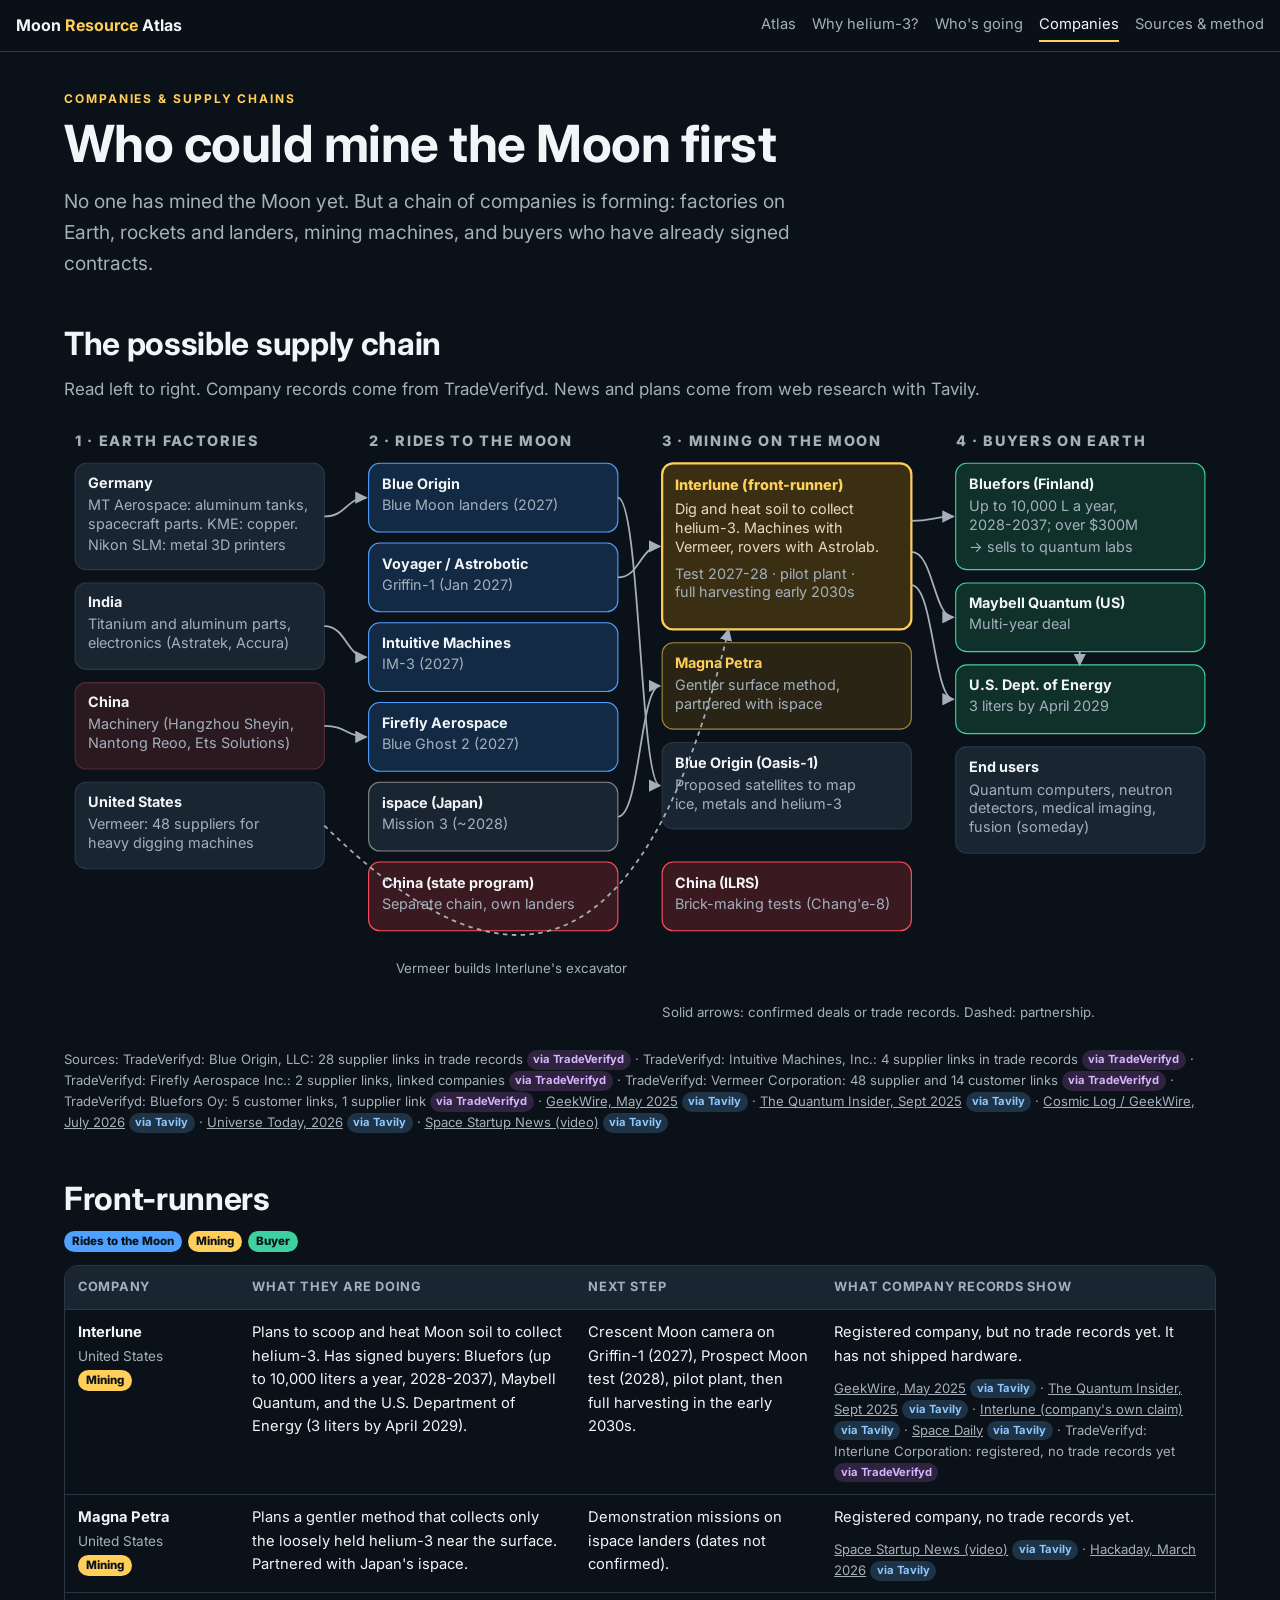
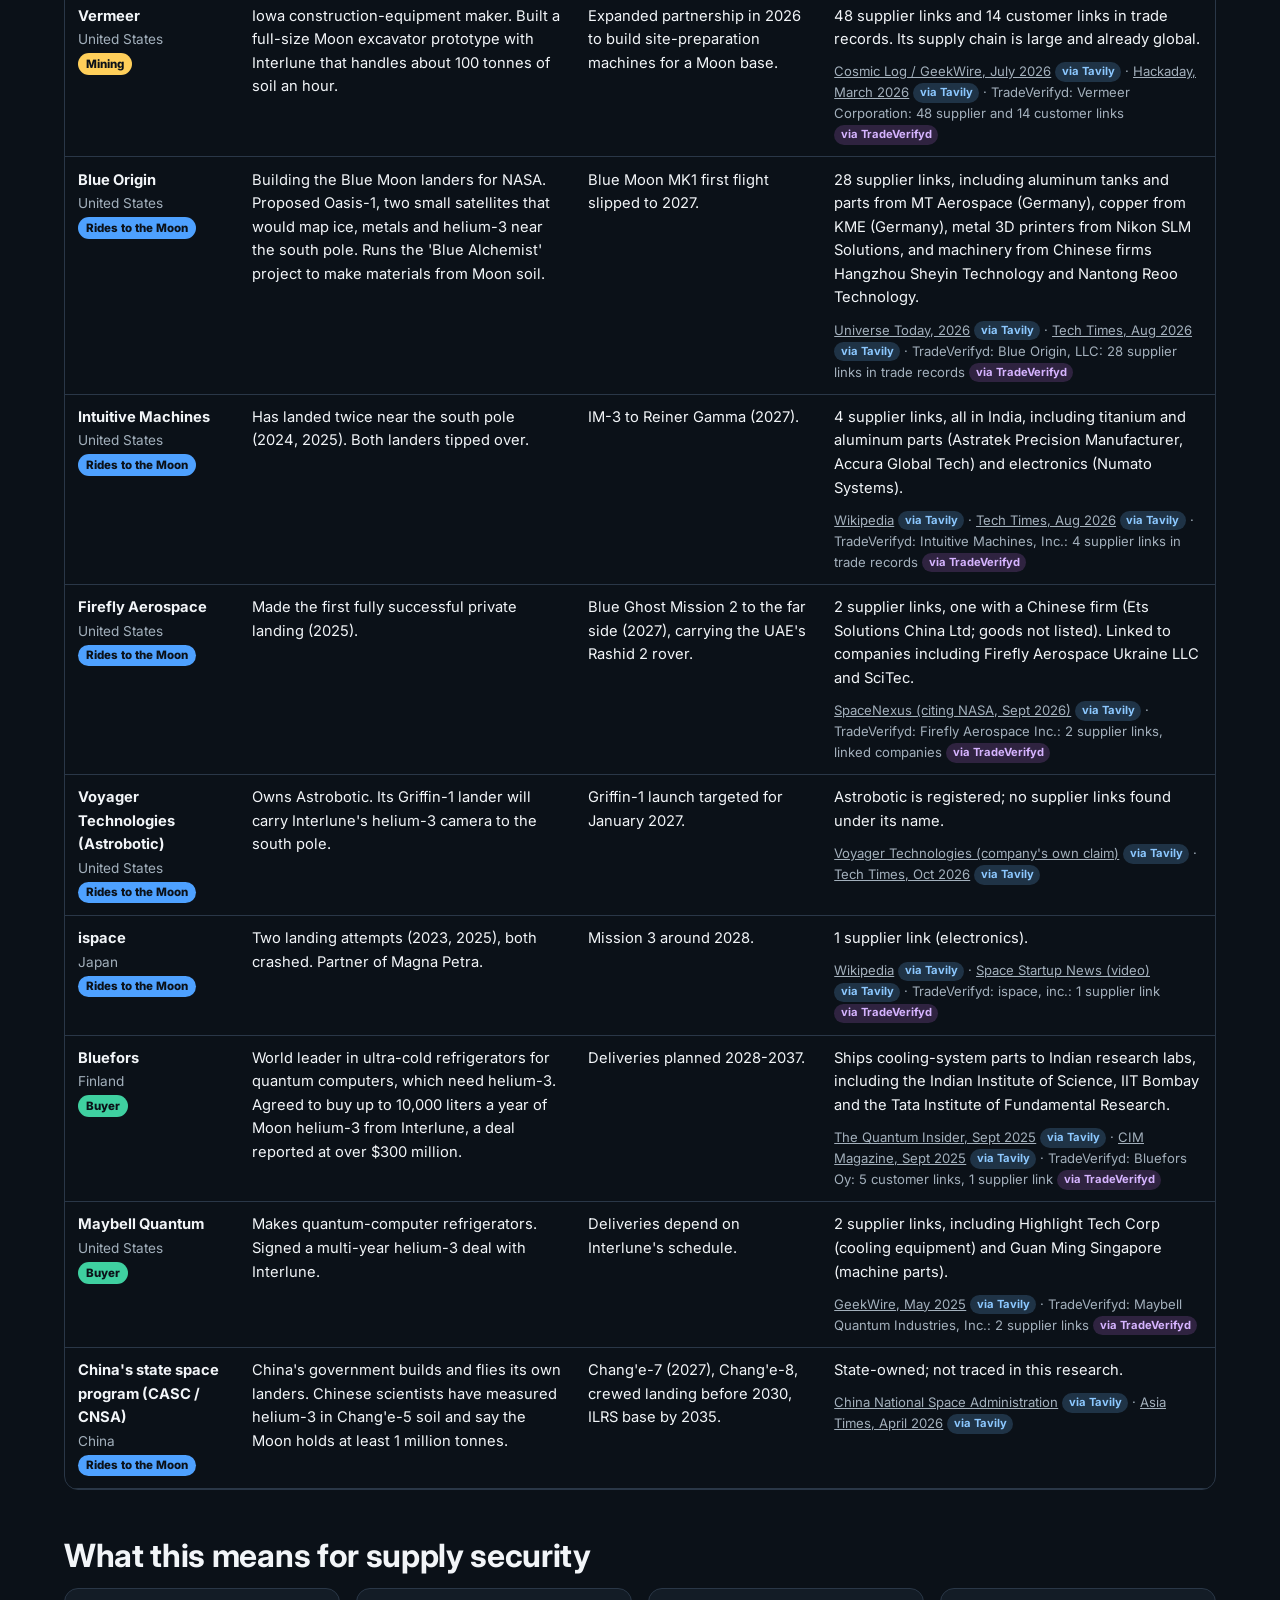
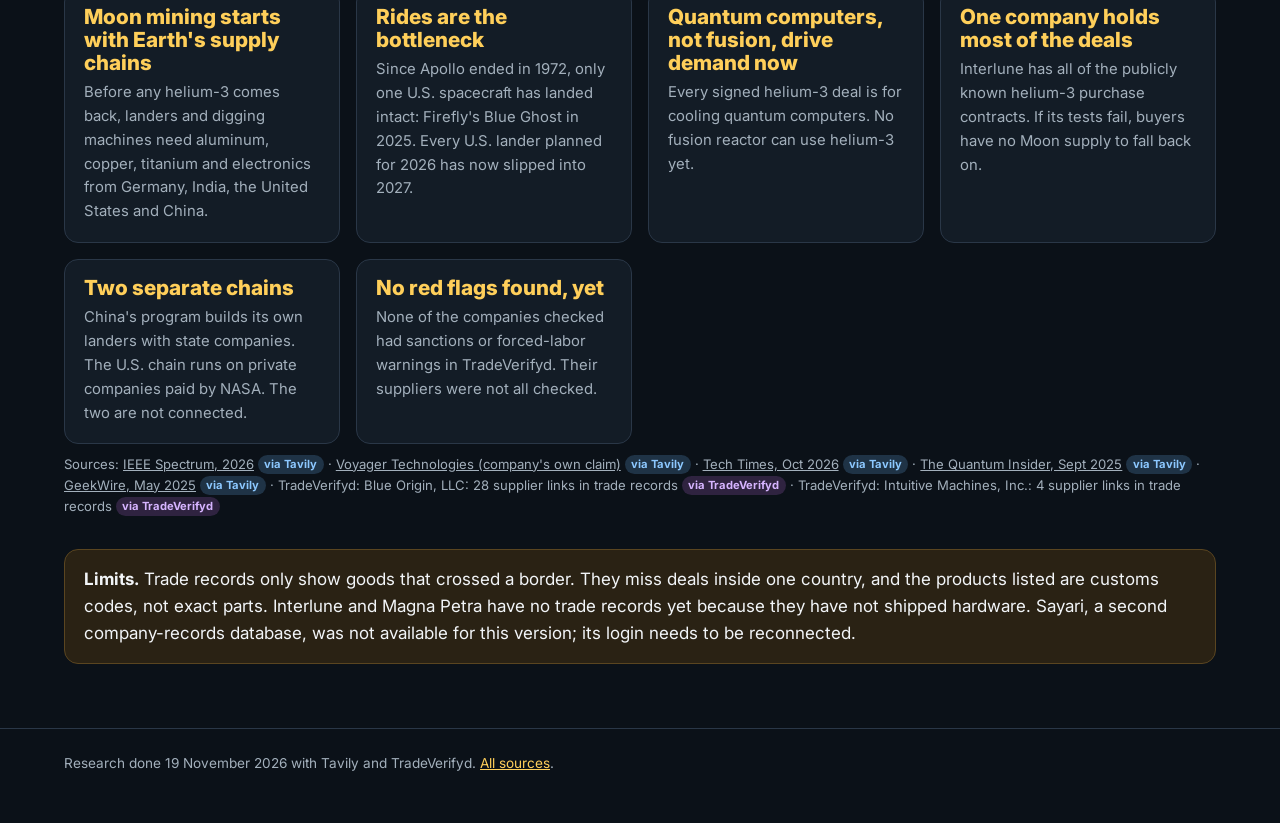
==== docs/companies.html @ 1c5d69d8 "feat: Moon Resource Atlas with globe, helium-3, countries, companies Interactive Moon globe with res" ====
<!doctype html>
<html lang="en">
<head>
<meta charset="UTF-8">
<meta name="viewport" content="width=device-width, initial-scale=1">
<title>Moon Mining Companies</title>
<meta name="description" content="The companies leading the race to mine the Moon, and the supply chain that would connect Earth factories, Moon landers, miners and buyers.">
<link rel="preconnect" href="https://fonts.googleapis.com">
<link href="https://fonts.googleapis.com/css2?family=Inter:wght@400;600;700;800&display=swap" rel="stylesheet">
<link rel="stylesheet" href="assets/site.css">
</head>
<body>
<nav class="site-nav" aria-label="Main"><div class="in">
  <b>Moon <span>Resource</span> Atlas</b>
  <a href="index.html">Atlas</a>
  <a href="helium3.html">Why helium-3?</a>
  <a href="countries.html">Who's going</a>
  <a href="companies.html" aria-current="page">Companies</a>
  <a href="sources.html">Sources &amp; method</a>
</div></nav>

<main>
  <span class="eyebrow">Companies &amp; supply chains</span>
  <h1>Who could mine the Moon first</h1>
  <p class="lede">No one has mined the Moon yet. But a chain of companies is forming: factories on Earth, rockets and landers, mining machines, and buyers who have already signed contracts.</p>

  <h2>The possible supply chain</h2>
  <p class="muted">Read left to right. Company records come from TradeVerifyd. News and plans come from web research with Tavily.</p>
  <div class="table-scroll" style="border:0">
    <svg viewBox="0 0 1040 560" class="chain" style="min-width:760px" role="img" aria-label="Supply chain: Earth suppliers feed lander makers, landers carry mining machines to the Moon, helium-3 returns to buyers on Earth.">
      <defs>
        <marker id="ar" viewBox="0 0 10 10" refX="9" refY="5" markerWidth="7" markerHeight="7" orient="auto"><path d="M0,0L10,5L0,10z" fill="#a3b0bc"/></marker>
      </defs>
      <g font-family="Inter, sans-serif">
        <!-- column titles -->
        <g font-size="13" font-weight="800" fill="#a3b0bc" letter-spacing="1.5">
          <text x="10" y="24">1 · EARTH FACTORIES</text>
          <text x="275" y="24">2 · RIDES TO THE MOON</text>
          <text x="540" y="24">3 · MINING ON THE MOON</text>
          <text x="805" y="24">4 · BUYERS ON EARTH</text>
        </g>
        <!-- column 1 -->
        <g font-size="13" fill="#f2f5f8">
          <rect x="10" y="40" width="225" height="96" rx="10" fill="#1a2532" stroke="#2a3747"/>
          <text x="22" y="62" font-weight="700">Germany</text>
          <text x="22" y="82" fill="#a3b0bc">MT Aerospace: aluminum tanks,</text>
          <text x="22" y="99" fill="#a3b0bc">spacecraft parts. KME: copper.</text>
          <text x="22" y="118" fill="#a3b0bc">Nikon SLM: metal 3D printers</text>

          <rect x="10" y="148" width="225" height="78" rx="10" fill="#1a2532" stroke="#2a3747"/>
          <text x="22" y="170" font-weight="700">India</text>
          <text x="22" y="190" fill="#a3b0bc">Titanium and aluminum parts,</text>
          <text x="22" y="207" fill="#a3b0bc">electronics (Astratek, Accura)</text>

          <rect x="10" y="238" width="225" height="78" rx="10" fill="#2a1a20" stroke="#5a2a35"/>
          <text x="22" y="260" font-weight="700">China</text>
          <text x="22" y="280" fill="#a3b0bc">Machinery (Hangzhou Sheyin,</text>
          <text x="22" y="297" fill="#a3b0bc">Nantong Reoo, Ets Solutions)</text>

          <rect x="10" y="328" width="225" height="78" rx="10" fill="#1a2532" stroke="#2a3747"/>
          <text x="22" y="350" font-weight="700">United States</text>
          <text x="22" y="370" fill="#a3b0bc">Vermeer: 48 suppliers for</text>
          <text x="22" y="387" fill="#a3b0bc">heavy digging machines</text>
        </g>
        <!-- column 2 -->
        <g font-size="13" fill="#f2f5f8">
          <rect x="275" y="40" width="225" height="62" rx="10" fill="#132a44" stroke="#4ea1ff"/>
          <text x="287" y="63" font-weight="700">Blue Origin</text><text x="287" y="82" fill="#a3b0bc">Blue Moon landers (2027)</text>
          <rect x="275" y="112" width="225" height="62" rx="10" fill="#132a44" stroke="#4ea1ff"/>
          <text x="287" y="135" font-weight="700">Voyager / Astrobotic</text><text x="287" y="154" fill="#a3b0bc">Griffin-1 (Jan 2027)</text>
          <rect x="275" y="184" width="225" height="62" rx="10" fill="#132a44" stroke="#4ea1ff"/>
          <text x="287" y="207" font-weight="700">Intuitive Machines</text><text x="287" y="226" fill="#a3b0bc">IM-3 (2027)</text>
          <rect x="275" y="256" width="225" height="62" rx="10" fill="#132a44" stroke="#4ea1ff"/>
          <text x="287" y="279" font-weight="700">Firefly Aerospace</text><text x="287" y="298" fill="#a3b0bc">Blue Ghost 2 (2027)</text>
          <rect x="275" y="328" width="225" height="62" rx="10" fill="#1a2532" stroke="#f4f1ea" stroke-opacity=".5"/>
          <text x="287" y="351" font-weight="700">ispace (Japan)</text><text x="287" y="370" fill="#a3b0bc">Mission 3 (~2028)</text>
          <rect x="275" y="400" width="225" height="62" rx="10" fill="#3a1a20" stroke="#ff4d5e"/>
          <text x="287" y="423" font-weight="700">China (state program)</text><text x="287" y="442" fill="#a3b0bc">Separate chain, own landers</text>
        </g>
        <!-- column 3 -->
        <g font-size="13" fill="#f2f5f8">
          <rect x="540" y="40" width="225" height="150" rx="10" fill="#3a2f12" stroke="#ffcf5a" stroke-width="2"/>
          <text x="552" y="64" font-weight="800" fill="#ffcf5a">Interlune (front-runner)</text>
          <text x="552" y="86" fill="#e7dcc0">Dig and heat soil to collect</text>
          <text x="552" y="103" fill="#e7dcc0">helium-3. Machines with</text>
          <text x="552" y="120" fill="#e7dcc0">Vermeer, rovers with Astrolab.</text>
          <text x="552" y="144" fill="#a3b0bc">Test 2027-28 · pilot plant ·</text>
          <text x="552" y="161" fill="#a3b0bc">full harvesting early 2030s</text>
          <rect x="540" y="202" width="225" height="78" rx="10" fill="#2a2414" stroke="#ffcf5a" stroke-opacity=".6"/>
          <text x="552" y="225" font-weight="700" fill="#ffcf5a">Magna Petra</text>
          <text x="552" y="245" fill="#a3b0bc">Gentler surface method,</text>
          <text x="552" y="262" fill="#a3b0bc">partnered with ispace</text>
          <rect x="540" y="292" width="225" height="78" rx="10" fill="#1a2532" stroke="#2a3747"/>
          <text x="552" y="315" font-weight="700">Blue Origin (Oasis-1)</text>
          <text x="552" y="335" fill="#a3b0bc">Proposed satellites to map</text>
          <text x="552" y="352" fill="#a3b0bc">ice, metals and helium-3</text>
          <rect x="540" y="400" width="225" height="62" rx="10" fill="#3a1a20" stroke="#ff4d5e"/>
          <text x="552" y="423" font-weight="700">China (ILRS)</text><text x="552" y="442" fill="#a3b0bc">Brick-making tests (Chang'e-8)</text>
        </g>
        <!-- column 4 -->
        <g font-size="13" fill="#f2f5f8">
          <rect x="805" y="40" width="225" height="96" rx="10" fill="#10302a" stroke="#3fd0a0"/>
          <text x="817" y="63" font-weight="700">Bluefors (Finland)</text>
          <text x="817" y="83" fill="#a3b0bc">Up to 10,000 L a year,</text>
          <text x="817" y="100" fill="#a3b0bc">2028-2037; over $300M</text>
          <text x="817" y="120" fill="#a3b0bc">→ sells to quantum labs</text>
          <rect x="805" y="148" width="225" height="62" rx="10" fill="#10302a" stroke="#3fd0a0"/>
          <text x="817" y="171" font-weight="700">Maybell Quantum (US)</text><text x="817" y="190" fill="#a3b0bc">Multi-year deal</text>
          <rect x="805" y="222" width="225" height="62" rx="10" fill="#10302a" stroke="#3fd0a0"/>
          <text x="817" y="245" font-weight="700">U.S. Dept. of Energy</text><text x="817" y="264" fill="#a3b0bc">3 liters by April 2029</text>
          <rect x="805" y="296" width="225" height="96" rx="10" fill="#1a2532" stroke="#2a3747"/>
          <text x="817" y="319" font-weight="700">End users</text>
          <text x="817" y="339" fill="#a3b0bc">Quantum computers, neutron</text>
          <text x="817" y="356" fill="#a3b0bc">detectors, medical imaging,</text>
          <text x="817" y="373" fill="#a3b0bc">fusion (someday)</text>
        </g>
        <!-- arrows -->
        <g stroke="#a3b0bc" stroke-width="1.6" fill="none" marker-end="url(#ar)">
          <path d="M235 88 C255 88 255 71 273 71"/>
          <path d="M235 187 C255 187 255 215 273 215"/>
          <path d="M235 277 C255 277 255 287 273 287"/>
          <path d="M500 143 C520 143 520 115 538 115"/>
          <path d="M500 359 C520 359 520 241 538 241"/>
          <path d="M500 71 C520 71 520 331 538 331"/>
          <path d="M765 92 C785 92 785 88 803 88"/>
          <path d="M765 120 C785 120 785 179 803 179"/>
          <path d="M765 150 C785 150 785 253 803 253"/>
          <path d="M917 210 L917 222" />
        </g>
        <path d="M235 367 C390 520 520 520 600 190" stroke="#a3b0bc" stroke-width="1.6" fill="none" stroke-dasharray="4 4" marker-end="url(#ar)"/>
        <text x="300" y="500" font-size="12" fill="#a3b0bc">Vermeer builds Interlune's excavator</text>
        <text x="540" y="540" font-size="12" fill="#a3b0bc">Solid arrows: confirmed deals or trade records. Dashed: partnership.</text>
      </g>
    </svg>
  </div>
  <div class="src" id="s-chain"></div>

  <h2>Front-runners</h2>
  <p class="chips" style="margin-bottom:.8rem"><span class="role role-ship">Rides to the Moon</span><span class="role role-dig">Mining</span><span class="role role-buy">Buyer</span></p>
  <div class="table-scroll">
    <table>
      <thead><tr><th>Company</th><th>What they are doing</th><th>Next step</th><th>What company records show</th></tr></thead>
      <tbody id="rows"></tbody>
    </table>
  </div>

  <h2>What this means for supply security</h2>
  <div class="grid">
    <div class="tile"><div class="big" style="font-size:1.3rem">Moon mining starts with Earth's supply chains</div><p>Before any helium-3 comes back, landers and digging machines need aluminum, copper, titanium and electronics from Germany, India, the United States and China.</p></div>
    <div class="tile"><div class="big" style="font-size:1.3rem">Rides are the bottleneck</div><p>Since Apollo ended in 1972, only one U.S. spacecraft has landed intact: Firefly's Blue Ghost in 2025. Every U.S. lander planned for 2026 has now slipped into 2027.</p></div>
    <div class="tile"><div class="big" style="font-size:1.3rem">Quantum computers, not fusion, drive demand now</div><p>Every signed helium-3 deal is for cooling quantum computers. No fusion reactor can use helium-3 yet.</p></div>
    <div class="tile"><div class="big" style="font-size:1.3rem">One company holds most of the deals</div><p>Interlune has all of the publicly known helium-3 purchase contracts. If its tests fail, buyers have no Moon supply to fall back on.</p></div>
    <div class="tile"><div class="big" style="font-size:1.3rem">Two separate chains</div><p>China's program builds its own landers with state companies. The U.S. chain runs on private companies paid by NASA. The two are not connected.</p></div>
    <div class="tile"><div class="big" style="font-size:1.3rem">No red flags found, yet</div><p>None of the companies checked had sanctions or forced-labor warnings in TradeVerifyd. Their suppliers were not all checked.</p></div>
  </div>
  <div class="src" id="s-mean"></div>

  <div class="note" style="margin-top:2rem">
    <strong>Limits.</strong> Trade records only show goods that crossed a border. They miss deals inside one country, and the products listed are customs codes, not exact parts. Interlune and Magna Petra have no trade records yet because they have not shipped hardware. Sayari, a second company-records database, was not available for this version; its login needs to be reconnected.
  </div>
</main>

<footer><div class="in">Research done 19 November 2026 with Tavily and TradeVerifyd. <a href="sources.html">All sources</a>.</div></footer>

<script src="assets/data.js"></script>
<script>
  document.getElementById("s-chain").innerHTML = "Sources: " + srcList(["tvBlueOrigin", "tvIM", "tvFirefly", "tvVermeer", "tvBluefors", "geekwireIL", "bluefors", "vermeer", "blueOasis", "he3Rivals"]);
  document.getElementById("s-mean").innerHTML = "Sources: " + srcList(["ieeeMoonBase", "griffin", "griffinSite", "bluefors", "geekwireIL", "tvBlueOrigin", "tvIM"]);
  const roleName = { ship: "Rides to the Moon", dig: "Mining", buy: "Buyer" };
  document.getElementById("rows").innerHTML = COMPANIES.map(c => `<tr>
    <td><strong>${c.name}</strong><br><span class="small muted">${c.country}</span><br><span class="role role-${c.role}">${roleName[c.role]}</span></td>
    <td>${c.what}</td><td>${c.next}</td><td>${c.records}<div class="src">${srcList(c.src)}</div></td></tr>`).join("");
</script>
</body>
</html>
---- docs/assets/site.css ----
:root {
  --page: #0b1118; --panel: #131c26; --raised: #1a2532; --line: #2a3747;
  --ink: #f2f5f8; --muted: #a3b0bc; --accent: #ffcf5a; --accent-ink: #10161c;
  --he3: #ffcf5a; --ice: #7fdcff; --ree: #e88cff;
  --radius: 14px;
  color-scheme: dark;
}
* { box-sizing: border-box; }
html { scroll-behavior: smooth; }
body { margin: 0; background: var(--page); color: var(--ink); font: 17px/1.6 Inter, system-ui, -apple-system, "Segoe UI", sans-serif; }
a { color: var(--accent); }
img, svg, canvas { max-width: 100%; }
h1, h2, h3 { line-height: 1.15; letter-spacing: -0.01em; }
h1 { font-size: clamp(2rem, 5vw, 3.2rem); margin: 0.2rem 0 0.8rem; }
h2 { font-size: clamp(1.4rem, 3vw, 2rem); margin: 3rem 0 0.8rem; }
h3 { font-size: 1.15rem; margin: 1.4rem 0 0.4rem; }
p { margin: 0 0 1rem; }
.eyebrow { text-transform: uppercase; letter-spacing: 0.16em; font-size: 0.75rem; font-weight: 700; color: var(--accent); }
.lede { font-size: 1.2rem; color: var(--muted); max-width: 46rem; }
.muted { color: var(--muted); }
.small { font-size: 0.85rem; }

/* menu */
.site-nav { position: sticky; top: 0; z-index: 50; background: rgb(11 17 24 / 92%); backdrop-filter: blur(8px); border-bottom: 1px solid var(--line); }
.site-nav .in { max-width: 80rem; margin: 0 auto; padding: 0.6rem 16px; display: flex; gap: 1rem; align-items: center; flex-wrap: wrap; }
.site-nav b { font-size: 1rem; margin-right: auto; white-space: nowrap; }
.site-nav b span { color: var(--accent); }
.site-nav a { color: var(--muted); text-decoration: none; font-size: 0.92rem; padding: 0.2rem 0; border-bottom: 2px solid transparent; }
.site-nav a:hover { color: var(--ink); }
.site-nav a[aria-current="page"] { color: var(--ink); border-bottom-color: var(--accent); }

main { max-width: 74rem; margin: 0 auto; padding: 2rem 16px 4rem; }
footer { border-top: 1px solid var(--line); color: var(--muted); font-size: 0.85rem; }
footer .in { max-width: 74rem; margin: 0 auto; padding: 1.5rem 16px 3rem; }

/* cards and tiles */
.card { background: var(--panel); border: 1px solid var(--line); border-radius: var(--radius); padding: 1.2rem 1.3rem; }
.grid { display: grid; gap: 1rem; grid-template-columns: repeat(auto-fill, minmax(min(100%, 16rem), 1fr)); }
.tile { background: var(--panel); border: 1px solid var(--line); border-radius: var(--radius); padding: 1.1rem 1.2rem; }
.tile .big { font-size: 2rem; font-weight: 800; line-height: 1.1; color: var(--accent); }
.tile p { margin: 0.4rem 0 0; color: var(--muted); font-size: 0.93rem; }
.note { background: #2a2214; border: 1px solid #5a4520; border-radius: var(--radius); padding: 1rem 1.2rem; }
.via { display: inline-block; font-size: 0.7rem; font-weight: 700; padding: 0.05rem 0.4rem; border-radius: 999px; vertical-align: 1px; white-space: nowrap; }
.via-tavily { background: #1f3346; color: #8cc8ff; }
.via-tradeverifyd { background: #2f2340; color: #d6b4ff; }
.src { font-size: 0.82rem; color: var(--muted); margin-top: 0.6rem; }
.src a { color: var(--muted); }
.btn { display: inline-block; background: var(--accent); color: var(--accent-ink); font-weight: 700; text-decoration: none; padding: 0.6rem 1rem; border-radius: 999px; }
.btn.ghost { background: transparent; color: var(--ink); border: 1px solid var(--line); }

/* ===== atlas ===== */
.atlas { display: grid; grid-template-columns: minmax(0, 1fr) 22rem; gap: 1rem; align-items: start; }
.globe-box { position: relative; background: radial-gradient(circle at 50% 45%, #121c27 0, #070b10 70%); border: 1px solid var(--line); border-radius: var(--radius); overflow: hidden; aspect-ratio: 1 / 1; max-height: 78vh; width: 100%; touch-action: none; }
.globe-box canvas, .globe-box svg { position: absolute; inset: 0; width: 100%; height: 100%; }
.globe-box svg { cursor: grab; }
.globe-box svg:active { cursor: grabbing; }
.globe-tools { position: absolute; left: 10px; top: 10px; display: flex; flex-wrap: wrap; gap: 6px; z-index: 3; max-width: calc(100% - 70px); }
.globe-tools button, .zoom button { background: rgb(19 28 38 / 88%); color: var(--ink); border: 1px solid var(--line); border-radius: 999px; padding: 0.35rem 0.75rem; font: inherit; font-size: 0.82rem; cursor: pointer; }
.globe-tools button[aria-pressed="true"] { background: var(--accent); color: var(--accent-ink); border-color: var(--accent); font-weight: 700; }
.zoom { position: absolute; right: 10px; top: 10px; display: flex; flex-direction: column; gap: 6px; z-index: 3; }
.zoom button { width: 2.2rem; height: 2.2rem; padding: 0; font-size: 1.1rem; }
.hint { position: absolute; bottom: 10px; left: 50%; transform: translateX(-50%); font-size: 0.78rem; color: var(--muted); background: rgb(11 17 24 / 75%); padding: 0.2rem 0.7rem; border-radius: 999px; pointer-events: none; white-space: nowrap; }

.side { display: flex; flex-direction: column; gap: 1rem; }
.side h3 { margin: 0 0 0.5rem; font-size: 0.8rem; text-transform: uppercase; letter-spacing: 0.12em; color: var(--muted); }
.chips { display: flex; flex-wrap: wrap; gap: 6px; }
.chip { display: inline-flex; align-items: center; gap: 0.45rem; background: var(--raised); border: 1px solid var(--line); color: var(--ink); border-radius: 999px; padding: 0.3rem 0.7rem; font: inherit; font-size: 0.85rem; cursor: pointer; }
.chip i { width: 0.75rem; height: 0.75rem; border-radius: 50%; display: inline-block; }
.chip[aria-pressed="false"] { opacity: 0.45; }
.chip[aria-pressed="false"] i { background: transparent !important; outline: 1px solid var(--muted); }
.info h2 { font-size: 1.25rem; margin: 0.2rem 0 0.5rem; }
.info .tag { display: inline-block; font-size: 0.75rem; font-weight: 700; padding: 0.1rem 0.5rem; border-radius: 999px; color: #0b1118; }
.info p { font-size: 0.95rem; }
.legend-row { display: flex; align-items: center; gap: 0.6rem; font-size: 0.85rem; color: var(--muted); margin: 0.25rem 0; }
.legend-row svg { flex: none; }

.mlist { list-style: none; margin: 0; padding: 0; }
.mlist li button { display: flex; width: 100%; text-align: left; gap: 0.6rem; align-items: baseline; background: none; border: 0; border-bottom: 1px solid var(--line); color: var(--ink); font: inherit; font-size: 0.9rem; padding: 0.45rem 0.2rem; cursor: pointer; }
.mlist li button:hover { background: var(--raised); }
.mlist .yr { color: var(--muted); font-variant-numeric: tabular-nums; min-width: 2.6rem; }
.mlist i { width: 0.6rem; height: 0.6rem; border-radius: 50%; flex: none; display: inline-block; transform: translateY(1px); }

/* map labels */
.lbl { font: 600 12px Inter, system-ui, sans-serif; fill: #fff; paint-order: stroke; stroke: rgb(5 8 12 / 85%); stroke-width: 3.5px; pointer-events: none; }
.lbl.area { font-weight: 700; font-size: 11px; letter-spacing: 0.04em; }

/* ===== helium-3 page ===== */
.sw-wrap { background: #05080c; border: 1px solid var(--line); border-radius: var(--radius); overflow: hidden; }
.sw-wrap canvas { display: block; width: 100%; height: auto; }
.steps5 { counter-reset: s; display: grid; gap: 0.8rem; grid-template-columns: repeat(auto-fill, minmax(min(100%, 13rem), 1fr)); margin-top: 1rem; list-style: none; padding: 0; }
.steps5 li { background: var(--panel); border: 1px solid var(--line); border-radius: var(--radius); padding: 0.9rem 1rem; font-size: 0.93rem; }
.steps5 li::before { counter-increment: s; content: counter(s); display: inline-grid; place-items: center; width: 1.6rem; height: 1.6rem; border-radius: 50%; background: var(--accent); color: var(--accent-ink); font-weight: 800; margin-bottom: 0.4rem; }
.figure { background: var(--panel); border: 1px solid var(--line); border-radius: var(--radius); padding: 1rem; }
.figure figcaption { color: var(--muted); font-size: 0.85rem; margin-top: 0.6rem; }
.cmp { display: grid; grid-template-columns: 1fr 1fr; gap: 1rem; }

/* ===== tables / companies ===== */
.table-scroll { overflow-x: auto; border: 1px solid var(--line); border-radius: var(--radius); }
table { border-collapse: collapse; width: 100%; font-size: 0.92rem; }
th, td { text-align: left; padding: 0.7rem 0.8rem; border-bottom: 1px solid var(--line); vertical-align: top; }
th { background: var(--raised); font-size: 0.8rem; text-transform: uppercase; letter-spacing: 0.06em; color: var(--muted); }
.role { display: inline-block; font-size: 0.72rem; font-weight: 800; padding: 0.1rem 0.5rem; border-radius: 999px; color: #0b1118; white-space: nowrap; }
.role-ship { background: #4ea1ff; } .role-dig { background: #ffcf5a; } .role-buy { background: #3fd0a0; }
.chain { width: 100%; height: auto; display: block; }

/* countries */
.country { border-left: 5px solid var(--c, var(--line)); }
.country h3 { margin-top: 0; display: flex; justify-content: space-between; gap: 1rem; flex-wrap: wrap; }
.country ul { margin: 0.3rem 0 0; padding-left: 1.1rem; font-size: 0.93rem; }
.country li { margin: 0.25rem 0; }
.bloc { display: grid; grid-template-columns: 1fr 1fr; gap: 1rem; }
.bar { height: 2.2rem; border-radius: 8px; display: flex; overflow: hidden; margin: 0.6rem 0; }
.bar span { display: grid; place-items: center; font-weight: 800; color: #0b1118; font-size: 0.9rem; }

@media (max-width: 60rem) {
  .atlas { grid-template-columns: 1fr; }
  .globe-box { max-height: none; }
}
@media (max-width: 40rem) {
  .cmp, .bloc { grid-template-columns: 1fr; }
  .site-nav .in { gap: 0.4rem 0.9rem; }
  .site-nav b { width: 100%; }
}
@media (prefers-reduced-motion: reduce) { html { scroll-behavior: auto; } }
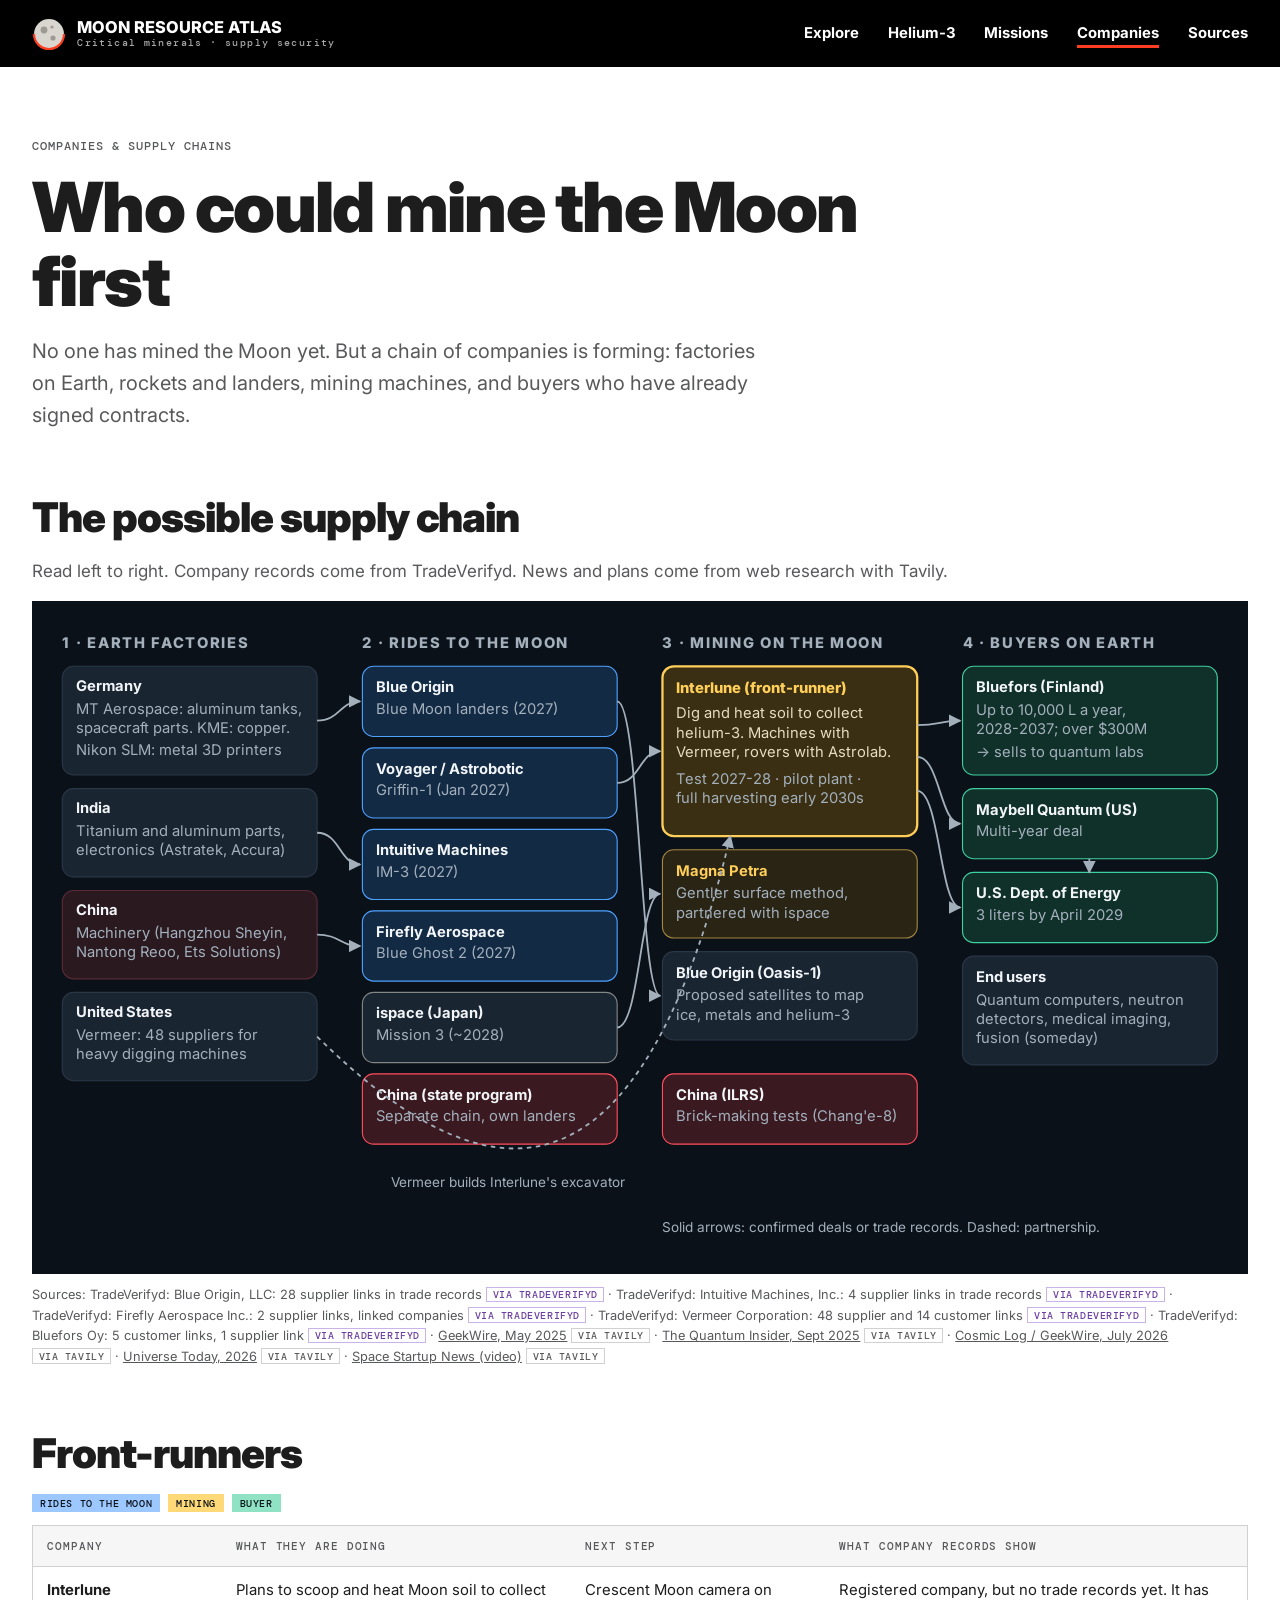
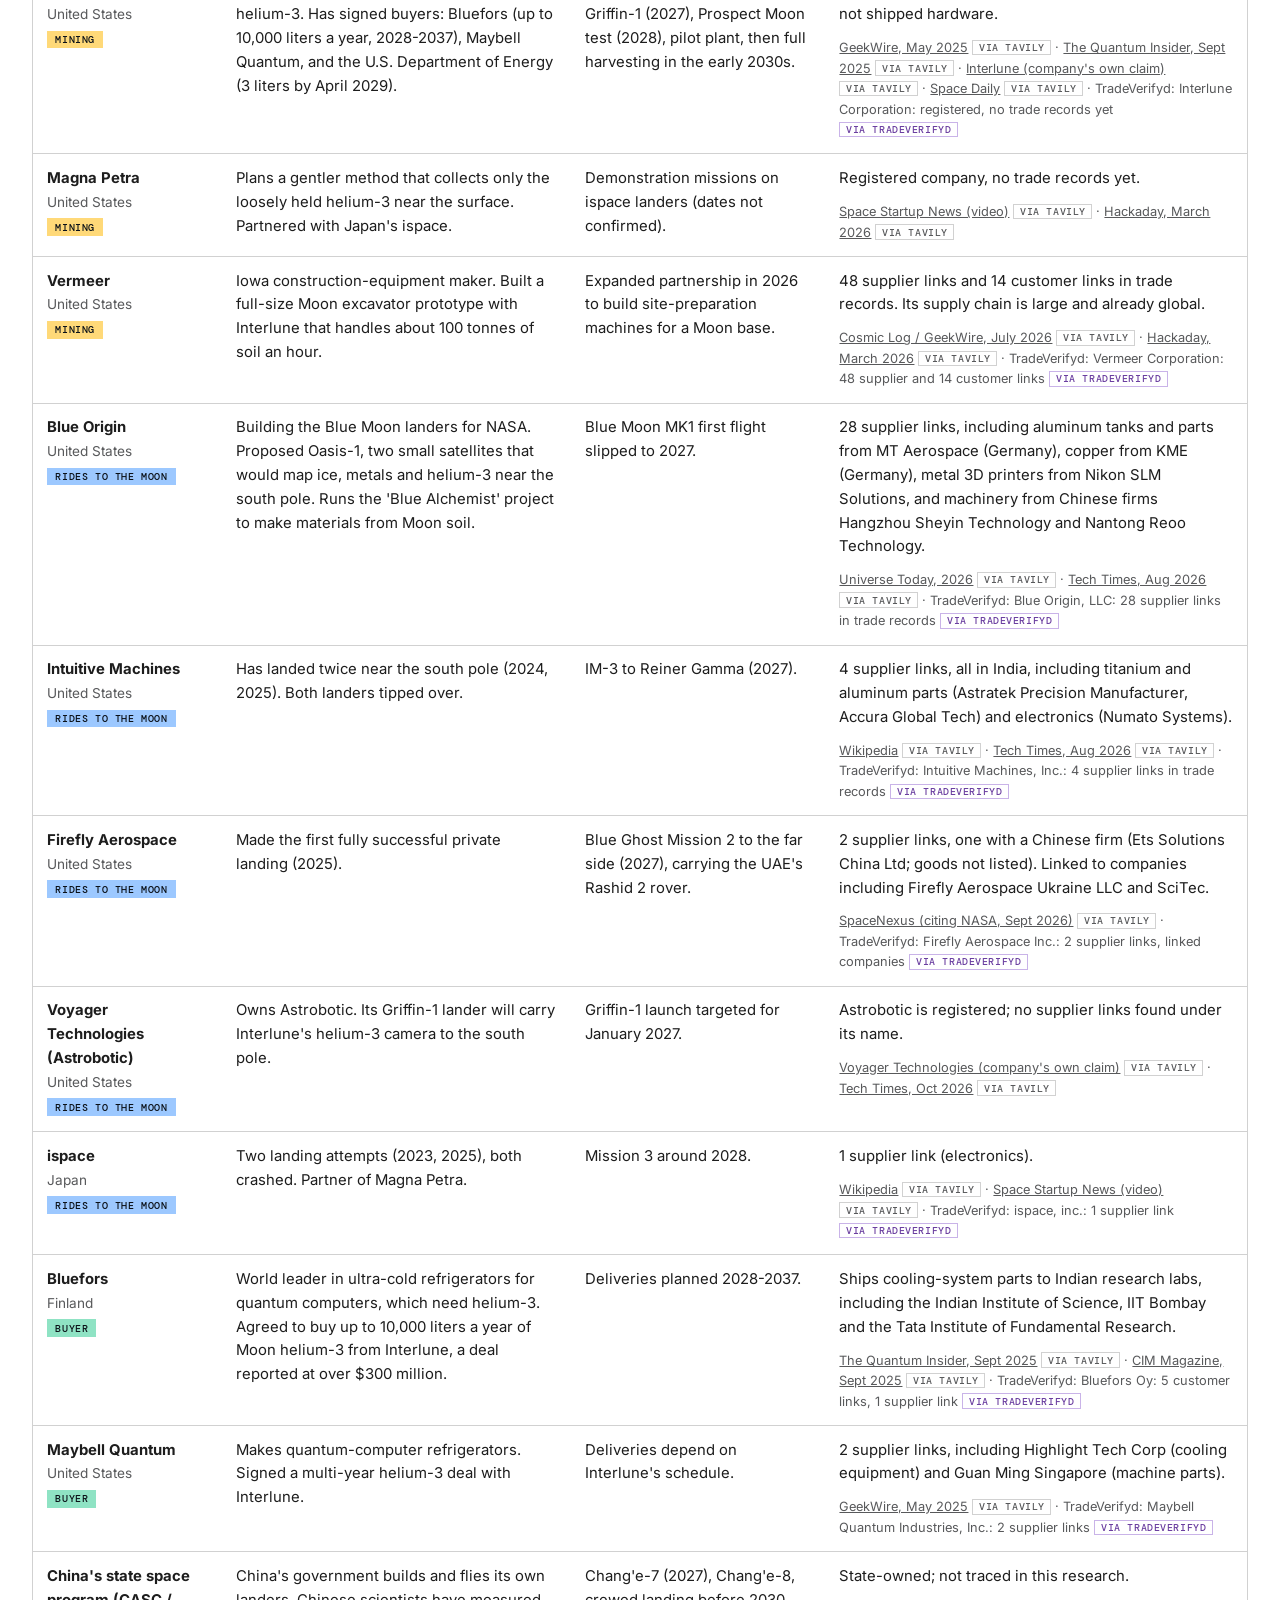
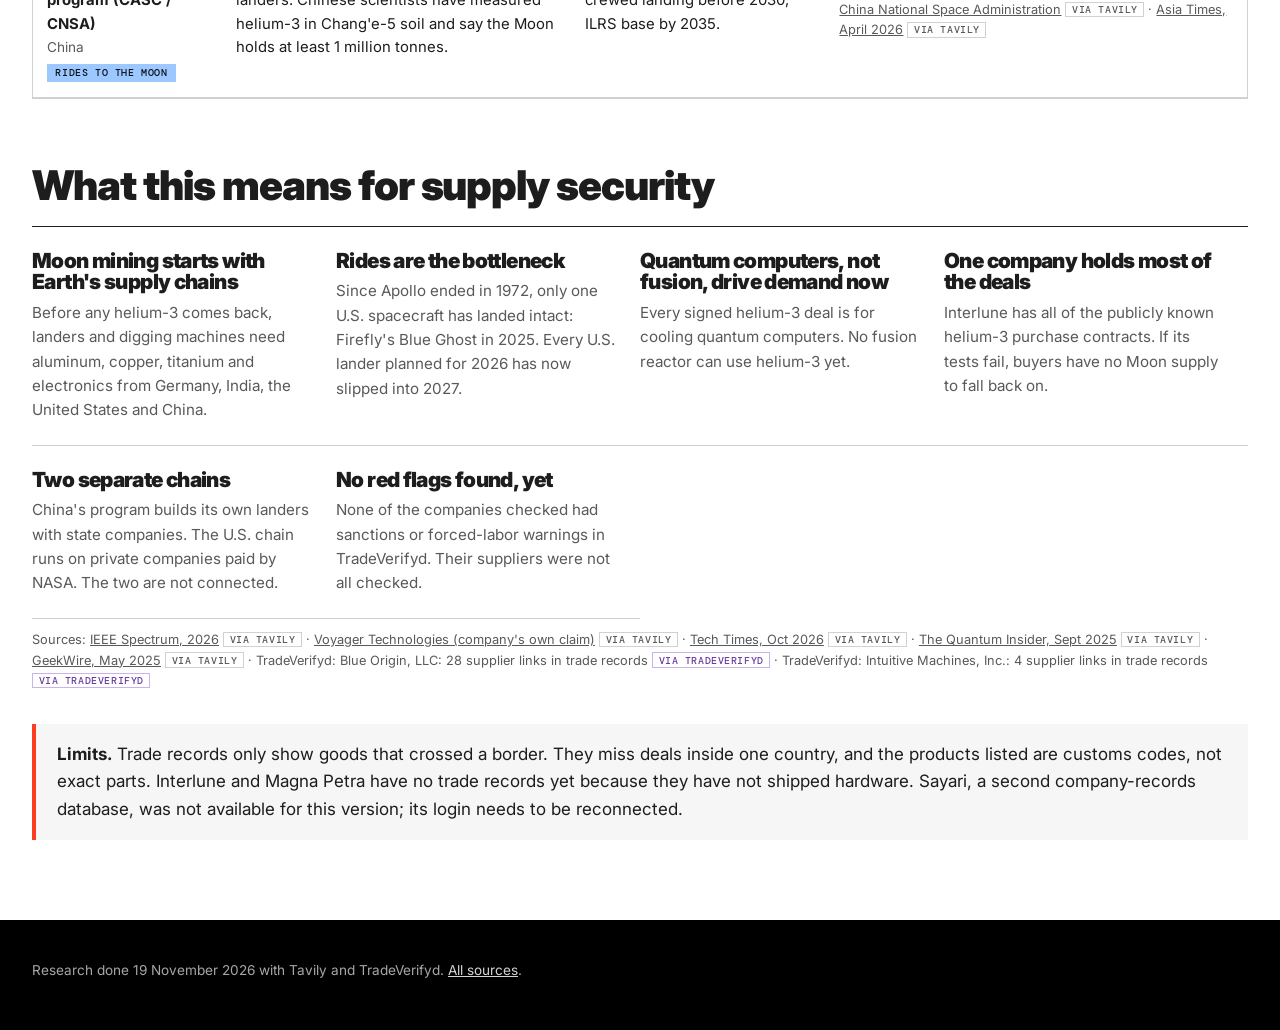
==== commit 958cbb6b: "feat: NASA-style redesign, new Moon map, more resources and fact sheet - Home page rebuilt in a NASA" ====
--- a/docs/companies.html
+++ b/docs/companies.html
@@ -6,17 +6,13 @@
 <title>Moon Mining Companies</title>
 <meta name="description" content="The companies leading the race to mine the Moon, and the supply chain that would connect Earth factories, Moon landers, miners and buyers.">
 <link rel="preconnect" href="https://fonts.googleapis.com">
-<link href="https://fonts.googleapis.com/css2?family=Inter:wght@400;600;700;800&display=swap" rel="stylesheet">
+<link href="https://fonts.googleapis.com/css2?family=Inter:wght@400;500;600;700;800;900&family=DM+Mono:wght@400;500&display=swap" rel="stylesheet">
 <link rel="stylesheet" href="assets/site.css">
 </head>
 <body>
 <nav class="site-nav" aria-label="Main"><div class="in">
-  <b>Moon <span>Resource</span> Atlas</b>
-  <a href="index.html">Atlas</a>
-  <a href="helium3.html">Why helium-3?</a>
-  <a href="countries.html">Who's going</a>
-  <a href="companies.html" aria-current="page">Companies</a>
-  <a href="sources.html">Sources &amp; method</a>
+  <a class="brand" href="index.html"><svg width="34" height="34" viewBox="0 0 34 34" aria-hidden="true"><circle cx="17" cy="17" r="15" fill="#d9d6cf"/><circle cx="12" cy="13" r="3.4" fill="#9d9a93"/><circle cx="21" cy="21" r="2.6" fill="#9d9a93"/><circle cx="20" cy="10" r="1.6" fill="#9d9a93"/><path d="M2 17a15 15 0 0 0 30 0" fill="none" stroke="#fc3d21" stroke-width="2.2"/></svg><b>MOON RESOURCE ATLAS<small>Critical minerals · supply security</small></b></a>
+  <nav><a href="index.html">Explore</a><a href="helium3.html">Helium-3</a><a href="countries.html">Missions</a><a href="companies.html" aria-current="page">Companies</a><a href="sources.html">Sources</a></nav>
 </div></nav>
 
 <main>
@@ -26,7 +22,7 @@
 
   <h2>The possible supply chain</h2>
   <p class="muted">Read left to right. Company records come from TradeVerifyd. News and plans come from web research with Tavily.</p>
-  <div class="table-scroll" style="border:0">
+  <div class="table-scroll darkbox">
     <svg viewBox="0 0 1040 560" class="chain" style="min-width:760px" role="img" aria-label="Supply chain: Earth suppliers feed lander makers, landers carry mining machines to the Moon, helium-3 returns to buyers on Earth.">
       <defs>
         <marker id="ar" viewBox="0 0 10 10" refX="9" refY="5" markerWidth="7" markerHeight="7" orient="auto"><path d="M0,0L10,5L0,10z" fill="#a3b0bc"/></marker>
--- a/docs/assets/site.css
+++ b/docs/assets/site.css
@@ -1,124 +1,91 @@
+/* Shared styles for the inner pages (helium-3, missions, companies, sources).
+   Matches the home page: black header, white content, Inter + DM Mono labels, NASA-red accent. */
 :root {
-  --page: #0b1118; --panel: #131c26; --raised: #1a2532; --line: #2a3747;
-  --ink: #f2f5f8; --muted: #a3b0bc; --accent: #ffcf5a; --accent-ink: #10161c;
+  --black: #000; --ink: #1d1d1d; --gray: #58595b; --light: #f6f6f6; --rule: #d1d1d1; --red: #fc3d21;
   --he3: #ffcf5a; --ice: #7fdcff; --ree: #e88cff;
-  --radius: 14px;
-  color-scheme: dark;
+  color-scheme: light;
 }
 * { box-sizing: border-box; }
 html { scroll-behavior: smooth; }
-body { margin: 0; background: var(--page); color: var(--ink); font: 17px/1.6 Inter, system-ui, -apple-system, "Segoe UI", sans-serif; }
-a { color: var(--accent); }
+body { margin: 0; background: #fff; color: var(--ink); font: 17px/1.6 Inter, system-ui, -apple-system, "Segoe UI", sans-serif; }
+a { color: inherit; }
 img, svg, canvas { max-width: 100%; }
-h1, h2, h3 { line-height: 1.15; letter-spacing: -0.01em; }
-h1 { font-size: clamp(2rem, 5vw, 3.2rem); margin: 0.2rem 0 0.8rem; }
-h2 { font-size: clamp(1.4rem, 3vw, 2rem); margin: 3rem 0 0.8rem; }
-h3 { font-size: 1.15rem; margin: 1.4rem 0 0.4rem; }
+h1, h2, h3 { line-height: 1.08; letter-spacing: -0.025em; }
+h1 { font-size: clamp(2.4rem, 5.4vw, 4.4rem); font-weight: 900; margin: .7rem 0 1rem; max-width: 56rem; }
+h2 { font-size: clamp(1.7rem, 3.2vw, 2.6rem); font-weight: 900; margin: 4rem 0 1.2rem; }
+h3 { font-size: 1.2rem; font-weight: 800; margin: 1.4rem 0 .4rem; }
 p { margin: 0 0 1rem; }
-.eyebrow { text-transform: uppercase; letter-spacing: 0.16em; font-size: 0.75rem; font-weight: 700; color: var(--accent); }
-.lede { font-size: 1.2rem; color: var(--muted); max-width: 46rem; }
-.muted { color: var(--muted); }
-.small { font-size: 0.85rem; }
+.eyebrow { font: 500 .78rem "DM Mono", monospace; letter-spacing: .08em; text-transform: uppercase; color: var(--gray); }
+.lede { font-size: 1.25rem; color: var(--gray); max-width: 46rem; }
+.muted { color: var(--gray); }
+.small { font-size: .85rem; }
 
-/* menu */
-.site-nav { position: sticky; top: 0; z-index: 50; background: rgb(11 17 24 / 92%); backdrop-filter: blur(8px); border-bottom: 1px solid var(--line); }
-.site-nav .in { max-width: 80rem; margin: 0 auto; padding: 0.6rem 16px; display: flex; gap: 1rem; align-items: center; flex-wrap: wrap; }
-.site-nav b { font-size: 1rem; margin-right: auto; white-space: nowrap; }
-.site-nav b span { color: var(--accent); }
-.site-nav a { color: var(--muted); text-decoration: none; font-size: 0.92rem; padding: 0.2rem 0; border-bottom: 2px solid transparent; }
-.site-nav a:hover { color: var(--ink); }
-.site-nav a[aria-current="page"] { color: var(--ink); border-bottom-color: var(--accent); }
+/* header (same as the home page) */
+.site-nav { background: var(--black); color: #fff; position: sticky; top: 0; z-index: 50; }
+.site-nav .in { max-width: 82rem; margin: 0 auto; padding: 0 2rem; height: 4.2rem; display: flex; align-items: center; gap: 2.2rem; }
+.site-nav .brand { display: flex; align-items: center; gap: .7rem; text-decoration: none; margin-right: auto; color: #fff; }
+.site-nav .brand b { font-weight: 800; font-size: 1.02rem; line-height: 1.05; }
+.site-nav .brand small { display: block; font: 500 .62rem "DM Mono", monospace; letter-spacing: .14em; color: #a6a6a6; }
+.site-nav nav { display: flex; gap: 1.8rem; }
+.site-nav nav a { color: #fff; text-decoration: none; font-weight: 700; font-size: .93rem; }
+.site-nav nav a[aria-current="page"] { box-shadow: 0 3px 0 var(--red); }
 
-main { max-width: 74rem; margin: 0 auto; padding: 2rem 16px 4rem; }
-footer { border-top: 1px solid var(--line); color: var(--muted); font-size: 0.85rem; }
-footer .in { max-width: 74rem; margin: 0 auto; padding: 1.5rem 16px 3rem; }
+main { max-width: 82rem; margin: 0 auto; padding: 4rem 2rem 5rem; }
+footer { background: var(--black); color: #a6a6a6; font-size: .85rem; }
+footer .in { max-width: 82rem; margin: 0 auto; padding: 2.5rem 2rem 3rem; }
+footer a { color: #d4d4d4; }
 
-/* cards and tiles */
-.card { background: var(--panel); border: 1px solid var(--line); border-radius: var(--radius); padding: 1.2rem 1.3rem; }
-.grid { display: grid; gap: 1rem; grid-template-columns: repeat(auto-fill, minmax(min(100%, 16rem), 1fr)); }
-.tile { background: var(--panel); border: 1px solid var(--line); border-radius: var(--radius); padding: 1.1rem 1.2rem; }
-.tile .big { font-size: 2rem; font-weight: 800; line-height: 1.1; color: var(--accent); }
-.tile p { margin: 0.4rem 0 0; color: var(--muted); font-size: 0.93rem; }
-.note { background: #2a2214; border: 1px solid #5a4520; border-radius: var(--radius); padding: 1rem 1.2rem; }
-.via { display: inline-block; font-size: 0.7rem; font-weight: 700; padding: 0.05rem 0.4rem; border-radius: 999px; vertical-align: 1px; white-space: nowrap; }
-.via-tavily { background: #1f3346; color: #8cc8ff; }
-.via-tradeverifyd { background: #2f2340; color: #d6b4ff; }
-.src { font-size: 0.82rem; color: var(--muted); margin-top: 0.6rem; }
-.src a { color: var(--muted); }
-.btn { display: inline-block; background: var(--accent); color: var(--accent-ink); font-weight: 700; text-decoration: none; padding: 0.6rem 1rem; border-radius: 999px; }
-.btn.ghost { background: transparent; color: var(--ink); border: 1px solid var(--line); }
+/* blocks */
+.card { background: #fff; border: 1px solid var(--rule); padding: 1.4rem 1.5rem; }
+.card.dark, .dark { background: var(--black); color: #fff; border-color: #333; }
+.card.dark .muted, .card.dark .src, .card.dark .src a { color: #a6a6a6; }
+.grid { display: grid; gap: 0; grid-template-columns: repeat(auto-fill, minmax(min(100%, 17rem), 1fr)); border-top: 1px solid var(--ink); }
+.grid > * { border-bottom: 1px solid var(--rule); }
+.tile { padding: 1.4rem 1.4rem 1.4rem 0; }
+.tile .big { font-size: 2.2rem; font-weight: 900; line-height: 1.05; letter-spacing: -.03em; color: var(--ink); }
+.tile p { margin: .5rem 0 0; color: var(--gray); font-size: .95rem; }
+.note { background: var(--light); border-left: 4px solid var(--red); padding: 1.1rem 1.3rem; }
+.via { display: inline-block; font: 500 .6rem "DM Mono", monospace; letter-spacing: .06em; text-transform: uppercase; padding: .02rem .35rem; border: 1px solid var(--rule); color: var(--gray); vertical-align: 1px; white-space: nowrap; }
+.via-tradeverifyd { border-color: #c9b3e8; color: #6b3fa0; }
+.src { font-size: .8rem; color: var(--gray); margin-top: .7rem; }
+.src a { color: var(--gray); }
+.btn { display: inline-flex; align-items: center; gap: .7rem; font-weight: 700; text-decoration: none; color: var(--ink); }
+.btn::before { content: "→"; width: 2.2rem; height: 2.2rem; border-radius: 50%; background: var(--red); color: #fff; display: grid; place-items: center; font-size: 1rem; }
 
-/* ===== atlas ===== */
-.atlas { display: grid; grid-template-columns: minmax(0, 1fr) 22rem; gap: 1rem; align-items: start; }
-.globe-box { position: relative; background: radial-gradient(circle at 50% 45%, #121c27 0, #070b10 70%); border: 1px solid var(--line); border-radius: var(--radius); overflow: hidden; aspect-ratio: 1 / 1; max-height: 78vh; width: 100%; touch-action: none; }
-.globe-box canvas, .globe-box svg { position: absolute; inset: 0; width: 100%; height: 100%; }
-.globe-box svg { cursor: grab; }
-.globe-box svg:active { cursor: grabbing; }
-.globe-tools { position: absolute; left: 10px; top: 10px; display: flex; flex-wrap: wrap; gap: 6px; z-index: 3; max-width: calc(100% - 70px); }
-.globe-tools button, .zoom button { background: rgb(19 28 38 / 88%); color: var(--ink); border: 1px solid var(--line); border-radius: 999px; padding: 0.35rem 0.75rem; font: inherit; font-size: 0.82rem; cursor: pointer; }
-.globe-tools button[aria-pressed="true"] { background: var(--accent); color: var(--accent-ink); border-color: var(--accent); font-weight: 700; }
-.zoom { position: absolute; right: 10px; top: 10px; display: flex; flex-direction: column; gap: 6px; z-index: 3; }
-.zoom button { width: 2.2rem; height: 2.2rem; padding: 0; font-size: 1.1rem; }
-.hint { position: absolute; bottom: 10px; left: 50%; transform: translateX(-50%); font-size: 0.78rem; color: var(--muted); background: rgb(11 17 24 / 75%); padding: 0.2rem 0.7rem; border-radius: 999px; pointer-events: none; white-space: nowrap; }
+/* helium-3 page */
+.sw-wrap { background: #000; overflow: hidden; }
+.sw-wrap canvas { display: block; width: 100%; height: auto; }
+.steps5 { counter-reset: s; display: grid; gap: 0; grid-template-columns: repeat(auto-fill, minmax(min(100%, 13rem), 1fr)); margin: 1.6rem 0 0; list-style: none; padding: 0; border-top: 1px solid var(--ink); }
+.steps5 li { padding: 1rem 1rem 1.2rem 0; font-size: .95rem; border-bottom: 1px solid var(--rule); }
+.steps5 li::before { counter-increment: s; content: counter(s, decimal-leading-zero); display: block; font: 500 .78rem "DM Mono", monospace; color: var(--red); margin-bottom: .4rem; }
+.figure { background: #000; color: #fff; padding: 1.2rem; }
+.figure figcaption { color: #a6a6a6; font-size: .85rem; margin-top: .6rem; }
+.cmp { display: grid; grid-template-columns: 1fr 1fr; gap: 2rem; align-items: start; }
 
-.side { display: flex; flex-direction: column; gap: 1rem; }
-.side h3 { margin: 0 0 0.5rem; font-size: 0.8rem; text-transform: uppercase; letter-spacing: 0.12em; color: var(--muted); }
-.chips { display: flex; flex-wrap: wrap; gap: 6px; }
-.chip { display: inline-flex; align-items: center; gap: 0.45rem; background: var(--raised); border: 1px solid var(--line); color: var(--ink); border-radius: 999px; padding: 0.3rem 0.7rem; font: inherit; font-size: 0.85rem; cursor: pointer; }
-.chip i { width: 0.75rem; height: 0.75rem; border-radius: 50%; display: inline-block; }
-.chip[aria-pressed="false"] { opacity: 0.45; }
-.chip[aria-pressed="false"] i { background: transparent !important; outline: 1px solid var(--muted); }
-.info h2 { font-size: 1.25rem; margin: 0.2rem 0 0.5rem; }
-.info .tag { display: inline-block; font-size: 0.75rem; font-weight: 700; padding: 0.1rem 0.5rem; border-radius: 999px; color: #0b1118; }
-.info p { font-size: 0.95rem; }
-.legend-row { display: flex; align-items: center; gap: 0.6rem; font-size: 0.85rem; color: var(--muted); margin: 0.25rem 0; }
-.legend-row svg { flex: none; }
+/* tables / companies */
+.table-scroll { overflow-x: auto; border: 1px solid var(--rule); }
+.table-scroll.darkbox { background: #0b1118; border: 0; padding: 1.2rem; }
+table { border-collapse: collapse; width: 100%; font-size: .93rem; }
+th, td { text-align: left; padding: .8rem .9rem; border-bottom: 1px solid var(--rule); vertical-align: top; }
+th { background: var(--light); font: 500 .7rem "DM Mono", monospace; text-transform: uppercase; letter-spacing: .08em; color: var(--gray); }
+.role { display: inline-block; font: 500 .62rem "DM Mono", monospace; letter-spacing: .06em; text-transform: uppercase; padding: .15rem .5rem; color: #0b1118; white-space: nowrap; }
+.role-ship { background: #9cc8ff; } .role-dig { background: #ffd978; } .role-buy { background: #8fe3c4; }
+.chain { width: 100%; height: auto; display: block; }
+.chips { display: flex; flex-wrap: wrap; gap: .5rem; }
 
-.mlist { list-style: none; margin: 0; padding: 0; }
-.mlist li button { display: flex; width: 100%; text-align: left; gap: 0.6rem; align-items: baseline; background: none; border: 0; border-bottom: 1px solid var(--line); color: var(--ink); font: inherit; font-size: 0.9rem; padding: 0.45rem 0.2rem; cursor: pointer; }
-.mlist li button:hover { background: var(--raised); }
-.mlist .yr { color: var(--muted); font-variant-numeric: tabular-nums; min-width: 2.6rem; }
-.mlist i { width: 0.6rem; height: 0.6rem; border-radius: 50%; flex: none; display: inline-block; transform: translateY(1px); }
+/* missions page */
+.country { border-top: 4px solid var(--c, var(--rule)); }
+.country h3 { margin-top: 0; display: flex; justify-content: space-between; gap: 1rem; flex-wrap: wrap; }
+.country h3 .small { font: 500 .68rem "DM Mono", monospace; text-transform: uppercase; letter-spacing: .06em; }
+.country ul { margin: .3rem 0 .6rem; padding-left: 1.1rem; font-size: .93rem; }
+.country li { margin: .25rem 0; }
+#cards { border-top: 0; gap: 1.2rem; }
+#cards > * { border-bottom: 1px solid var(--rule); }
+.bloc { display: grid; grid-template-columns: 1fr 1fr; gap: 1.2rem; }
 
-/* map labels */
-.lbl { font: 600 12px Inter, system-ui, sans-serif; fill: #fff; paint-order: stroke; stroke: rgb(5 8 12 / 85%); stroke-width: 3.5px; pointer-events: none; }
-.lbl.area { font-weight: 700; font-size: 11px; letter-spacing: 0.04em; }
-
-/* ===== helium-3 page ===== */
-.sw-wrap { background: #05080c; border: 1px solid var(--line); border-radius: var(--radius); overflow: hidden; }
-.sw-wrap canvas { display: block; width: 100%; height: auto; }
-.steps5 { counter-reset: s; display: grid; gap: 0.8rem; grid-template-columns: repeat(auto-fill, minmax(min(100%, 13rem), 1fr)); margin-top: 1rem; list-style: none; padding: 0; }
-.steps5 li { background: var(--panel); border: 1px solid var(--line); border-radius: var(--radius); padding: 0.9rem 1rem; font-size: 0.93rem; }
-.steps5 li::before { counter-increment: s; content: counter(s); display: inline-grid; place-items: center; width: 1.6rem; height: 1.6rem; border-radius: 50%; background: var(--accent); color: var(--accent-ink); font-weight: 800; margin-bottom: 0.4rem; }
-.figure { background: var(--panel); border: 1px solid var(--line); border-radius: var(--radius); padding: 1rem; }
-.figure figcaption { color: var(--muted); font-size: 0.85rem; margin-top: 0.6rem; }
-.cmp { display: grid; grid-template-columns: 1fr 1fr; gap: 1rem; }
-
-/* ===== tables / companies ===== */
-.table-scroll { overflow-x: auto; border: 1px solid var(--line); border-radius: var(--radius); }
-table { border-collapse: collapse; width: 100%; font-size: 0.92rem; }
-th, td { text-align: left; padding: 0.7rem 0.8rem; border-bottom: 1px solid var(--line); vertical-align: top; }
-th { background: var(--raised); font-size: 0.8rem; text-transform: uppercase; letter-spacing: 0.06em; color: var(--muted); }
-.role { display: inline-block; font-size: 0.72rem; font-weight: 800; padding: 0.1rem 0.5rem; border-radius: 999px; color: #0b1118; white-space: nowrap; }
-.role-ship { background: #4ea1ff; } .role-dig { background: #ffcf5a; } .role-buy { background: #3fd0a0; }
-.chain { width: 100%; height: auto; display: block; }
-
-/* countries */
-.country { border-left: 5px solid var(--c, var(--line)); }
-.country h3 { margin-top: 0; display: flex; justify-content: space-between; gap: 1rem; flex-wrap: wrap; }
-.country ul { margin: 0.3rem 0 0; padding-left: 1.1rem; font-size: 0.93rem; }
-.country li { margin: 0.25rem 0; }
-.bloc { display: grid; grid-template-columns: 1fr 1fr; gap: 1rem; }
-.bar { height: 2.2rem; border-radius: 8px; display: flex; overflow: hidden; margin: 0.6rem 0; }
-.bar span { display: grid; place-items: center; font-weight: 800; color: #0b1118; font-size: 0.9rem; }
-
-@media (max-width: 60rem) {
-  .atlas { grid-template-columns: 1fr; }
-  .globe-box { max-height: none; }
-}
-@media (max-width: 40rem) {
+@media (max-width: 960px) { .site-nav nav { display: none; } }
+@media (max-width: 700px) {
+  main { padding: 2.5rem 16px 4rem; } .site-nav .in, footer .in { padding-left: 16px; padding-right: 16px; }
   .cmp, .bloc { grid-template-columns: 1fr; }
-  .site-nav .in { gap: 0.4rem 0.9rem; }
-  .site-nav b { width: 100%; }
 }
 @media (prefers-reduced-motion: reduce) { html { scroll-behavior: auto; } }
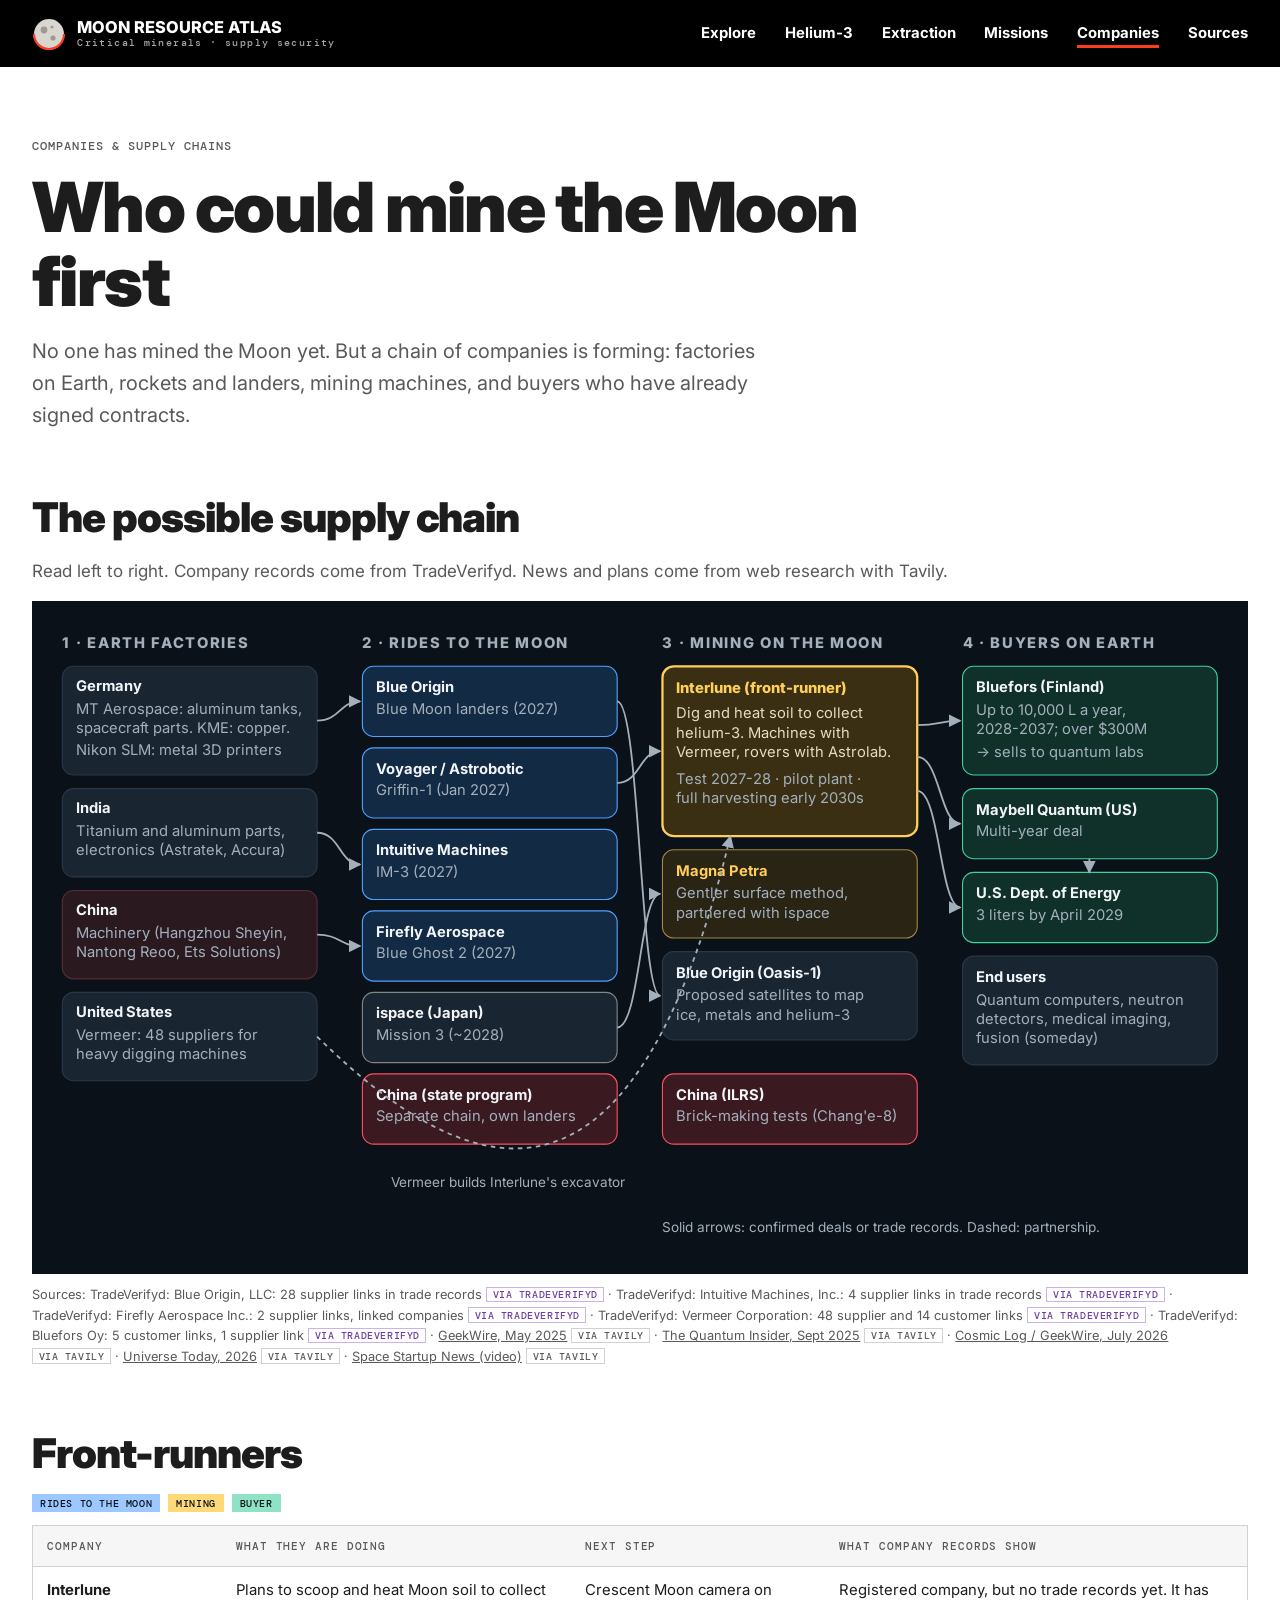
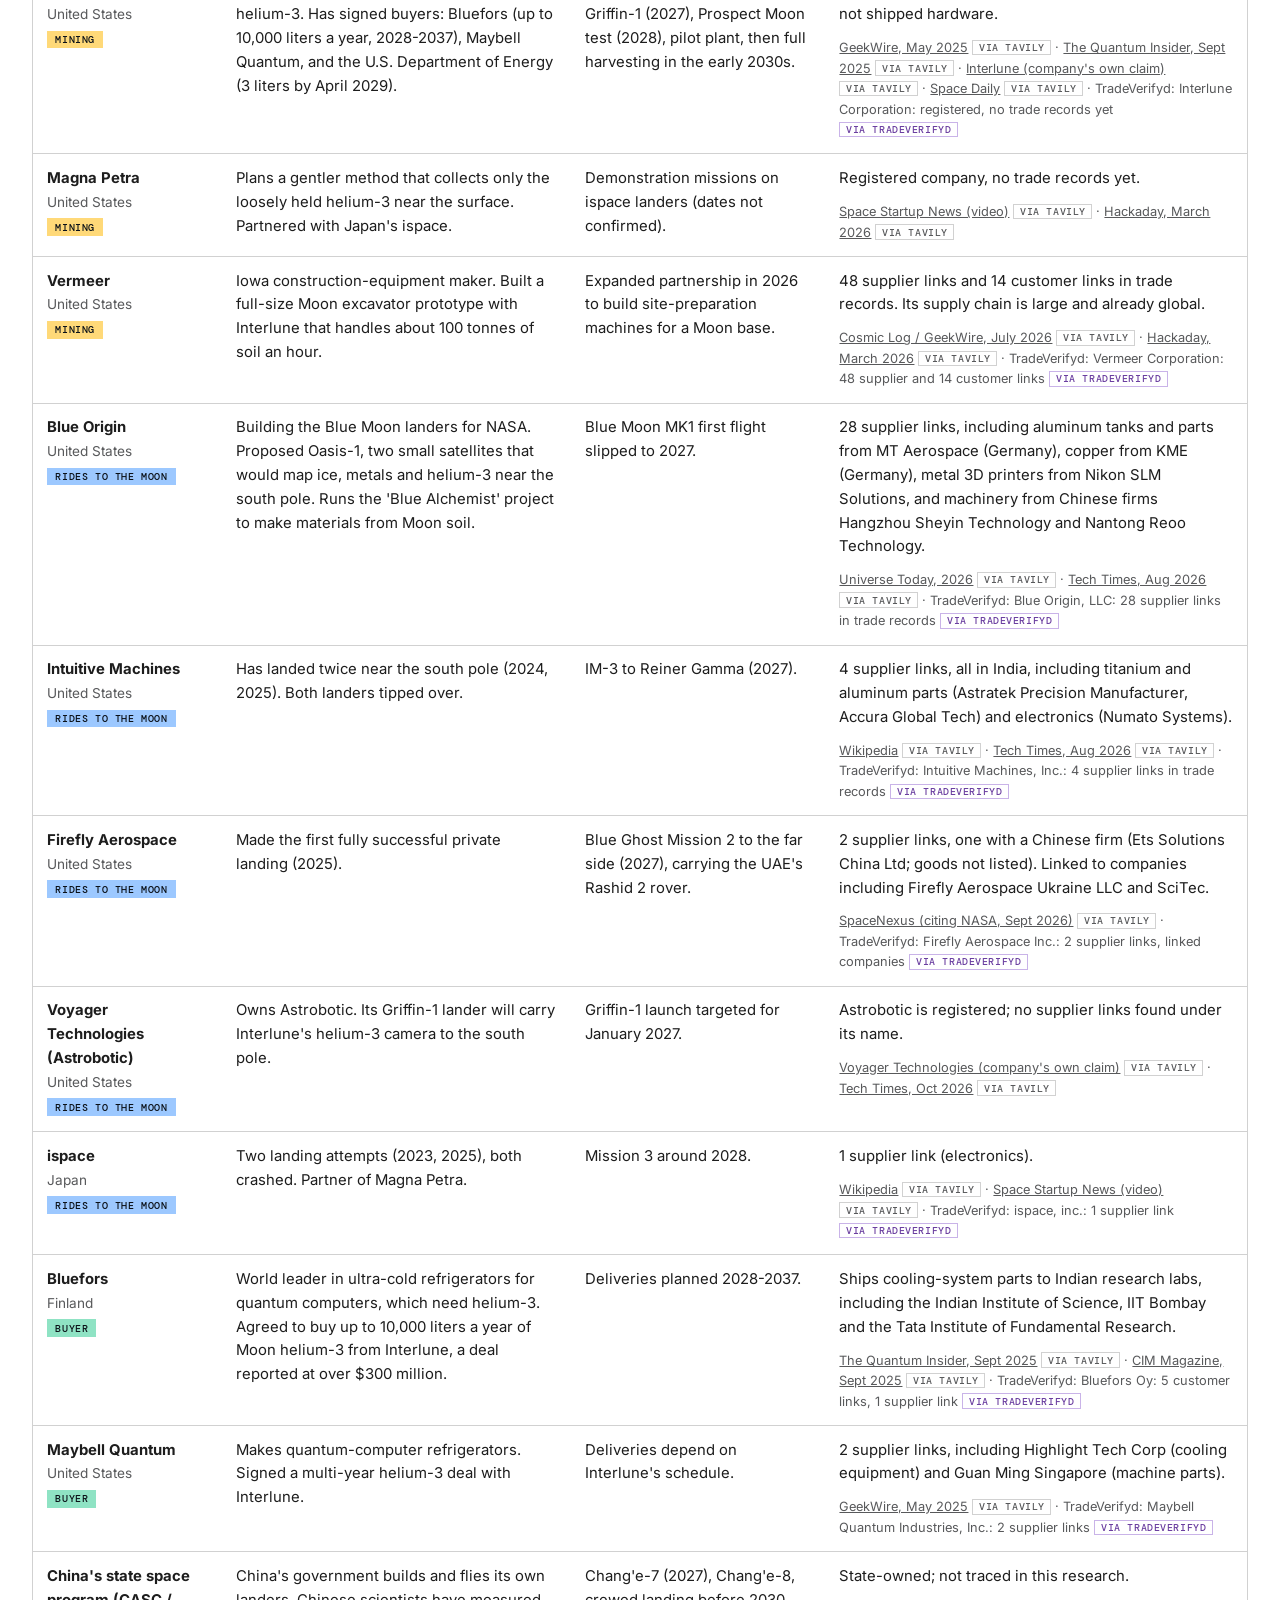
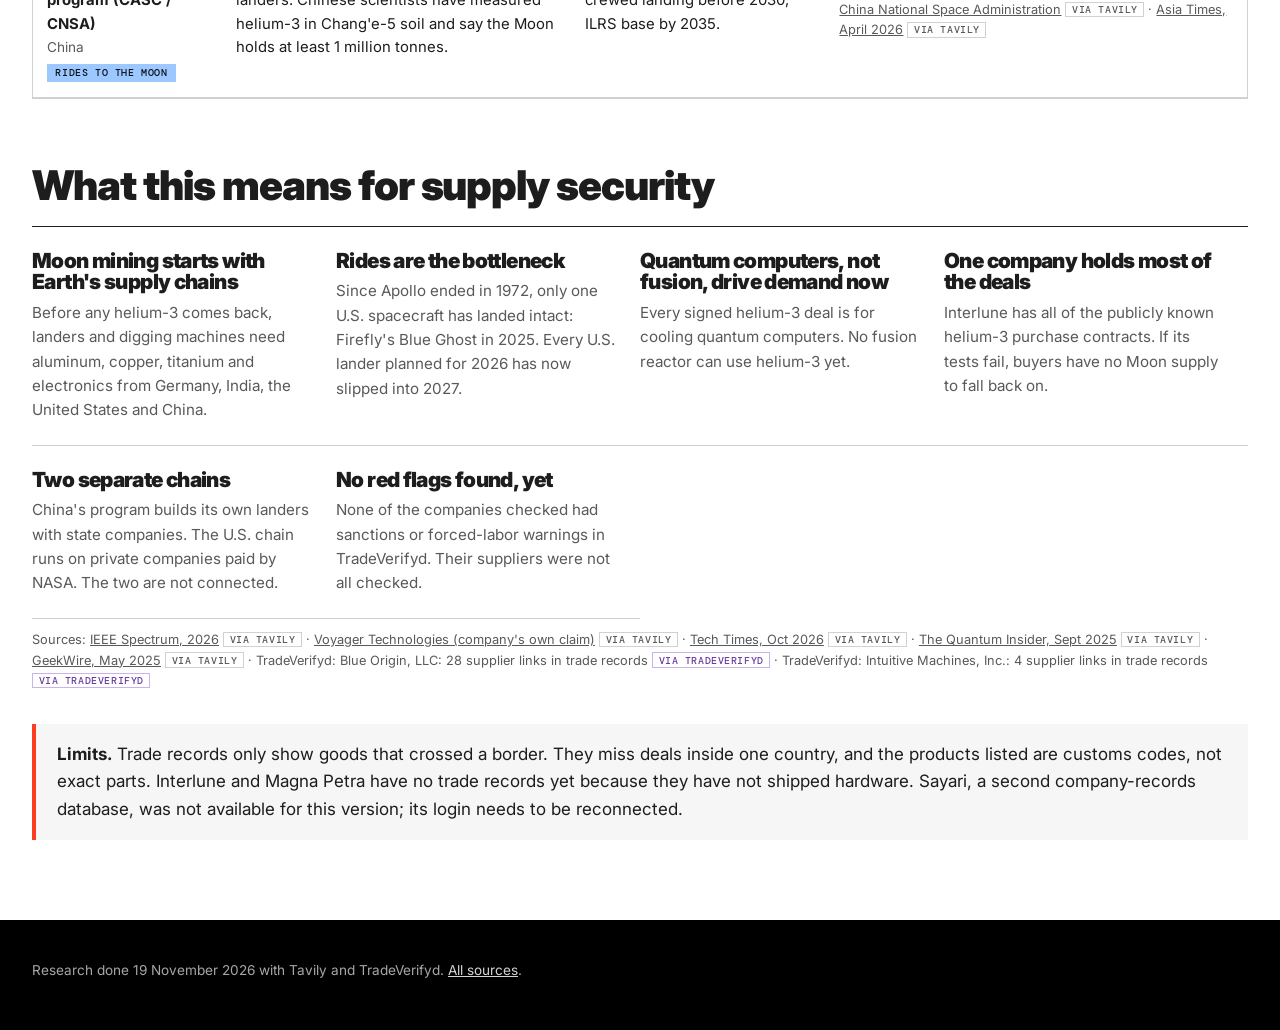
==== commit e120ca9e: "feat: add How to Extract page New Extraction page in the menu explaining proposed and tested ways to" ====
--- a/docs/companies.html
+++ b/docs/companies.html
@@ -12,7 +12,7 @@
 <body>
 <nav class="site-nav" aria-label="Main"><div class="in">
   <a class="brand" href="index.html"><svg width="34" height="34" viewBox="0 0 34 34" aria-hidden="true"><circle cx="17" cy="17" r="15" fill="#d9d6cf"/><circle cx="12" cy="13" r="3.4" fill="#9d9a93"/><circle cx="21" cy="21" r="2.6" fill="#9d9a93"/><circle cx="20" cy="10" r="1.6" fill="#9d9a93"/><path d="M2 17a15 15 0 0 0 30 0" fill="none" stroke="#fc3d21" stroke-width="2.2"/></svg><b>MOON RESOURCE ATLAS<small>Critical minerals · supply security</small></b></a>
-  <nav><a href="index.html">Explore</a><a href="helium3.html">Helium-3</a><a href="countries.html">Missions</a><a href="companies.html" aria-current="page">Companies</a><a href="sources.html">Sources</a></nav>
+  <nav><a href="index.html">Explore</a><a href="helium3.html">Helium-3</a><a href="extraction.html">Extraction</a><a href="countries.html">Missions</a><a href="companies.html" aria-current="page">Companies</a><a href="sources.html">Sources</a></nav>
 </div></nav>
 
 <main>
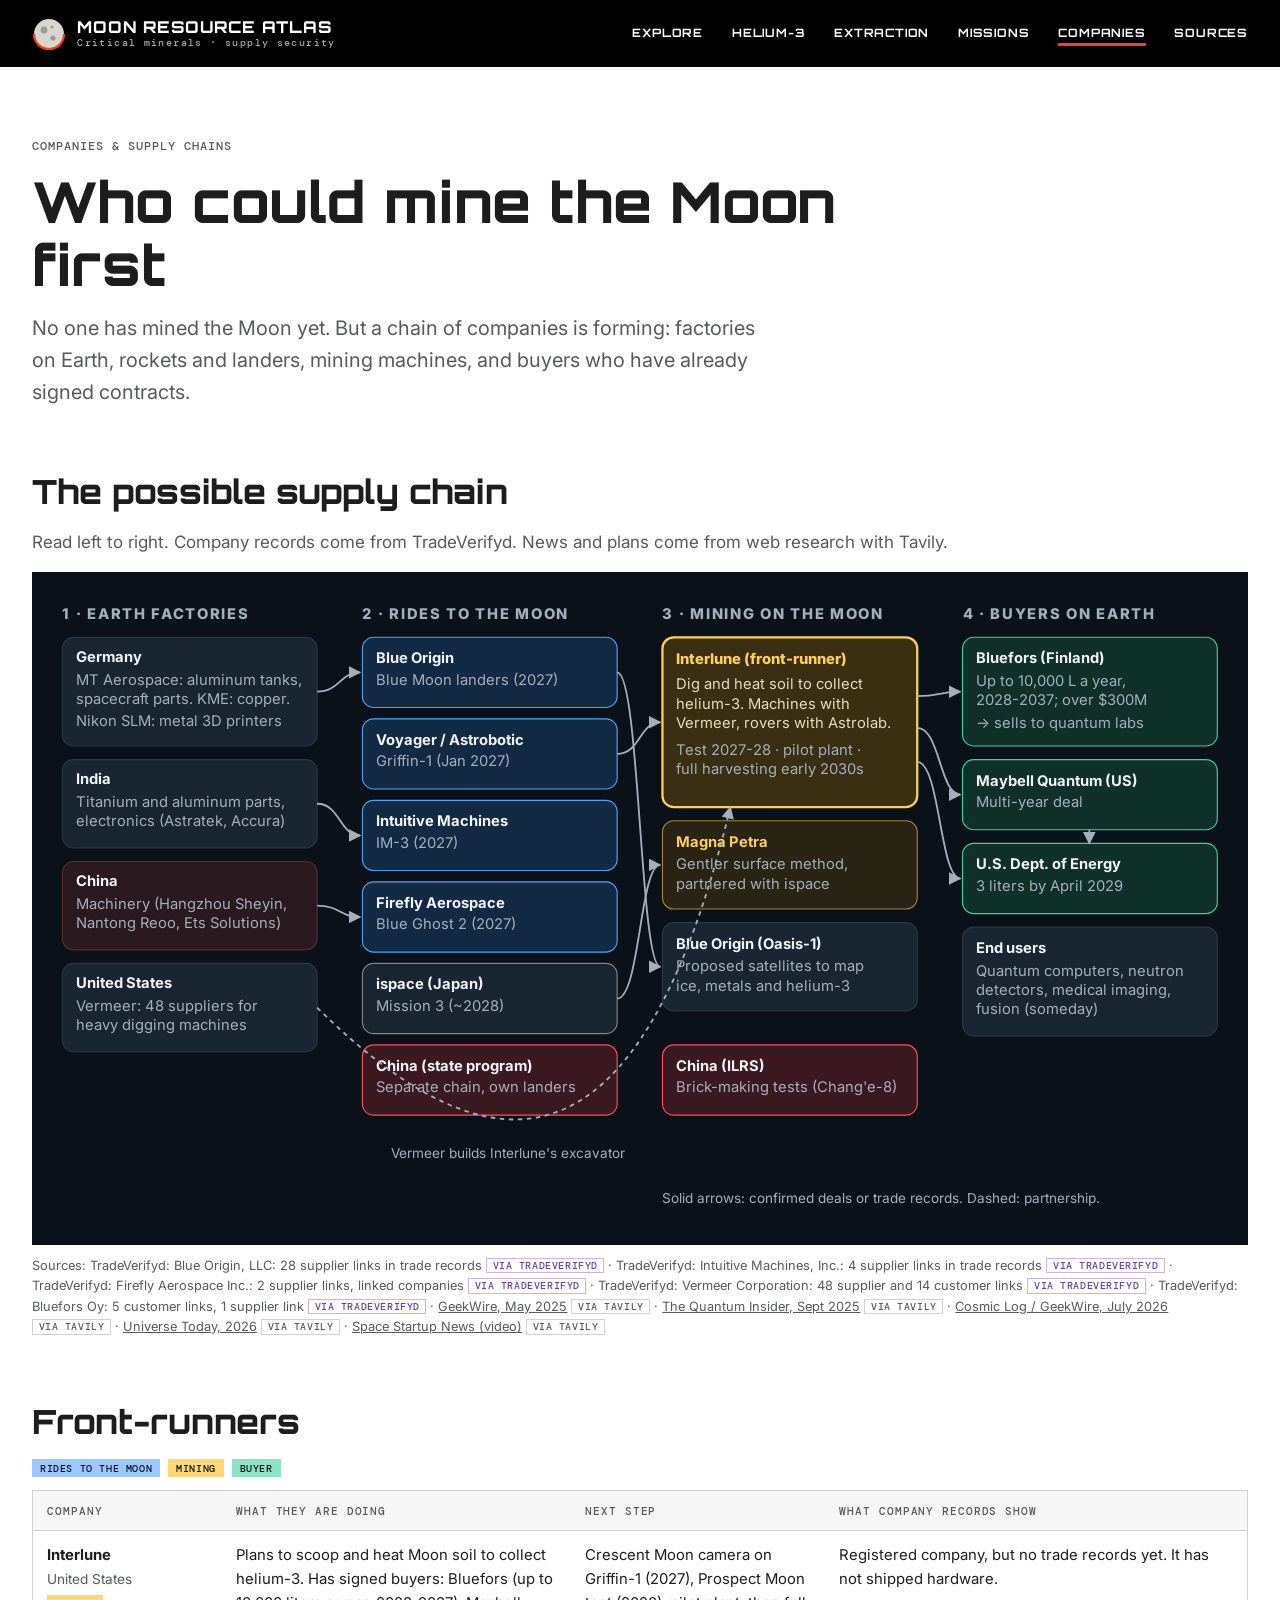
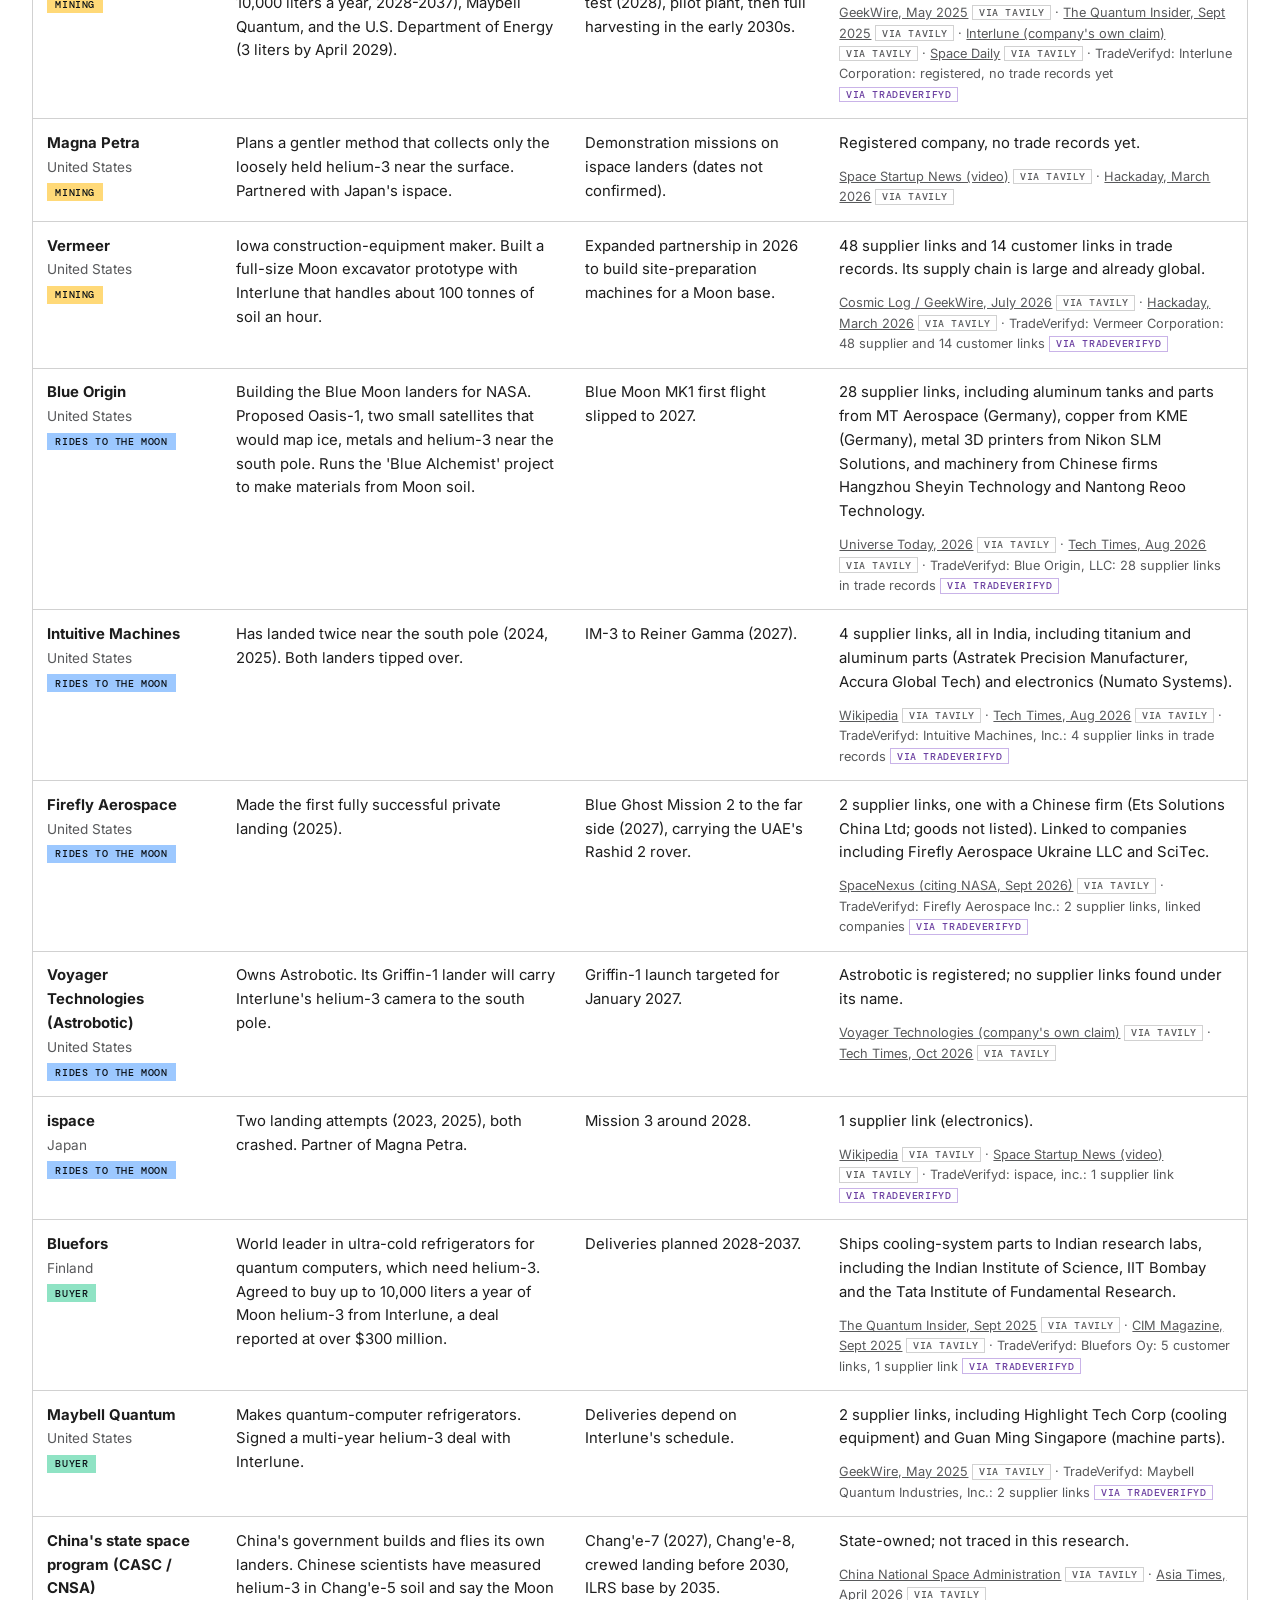
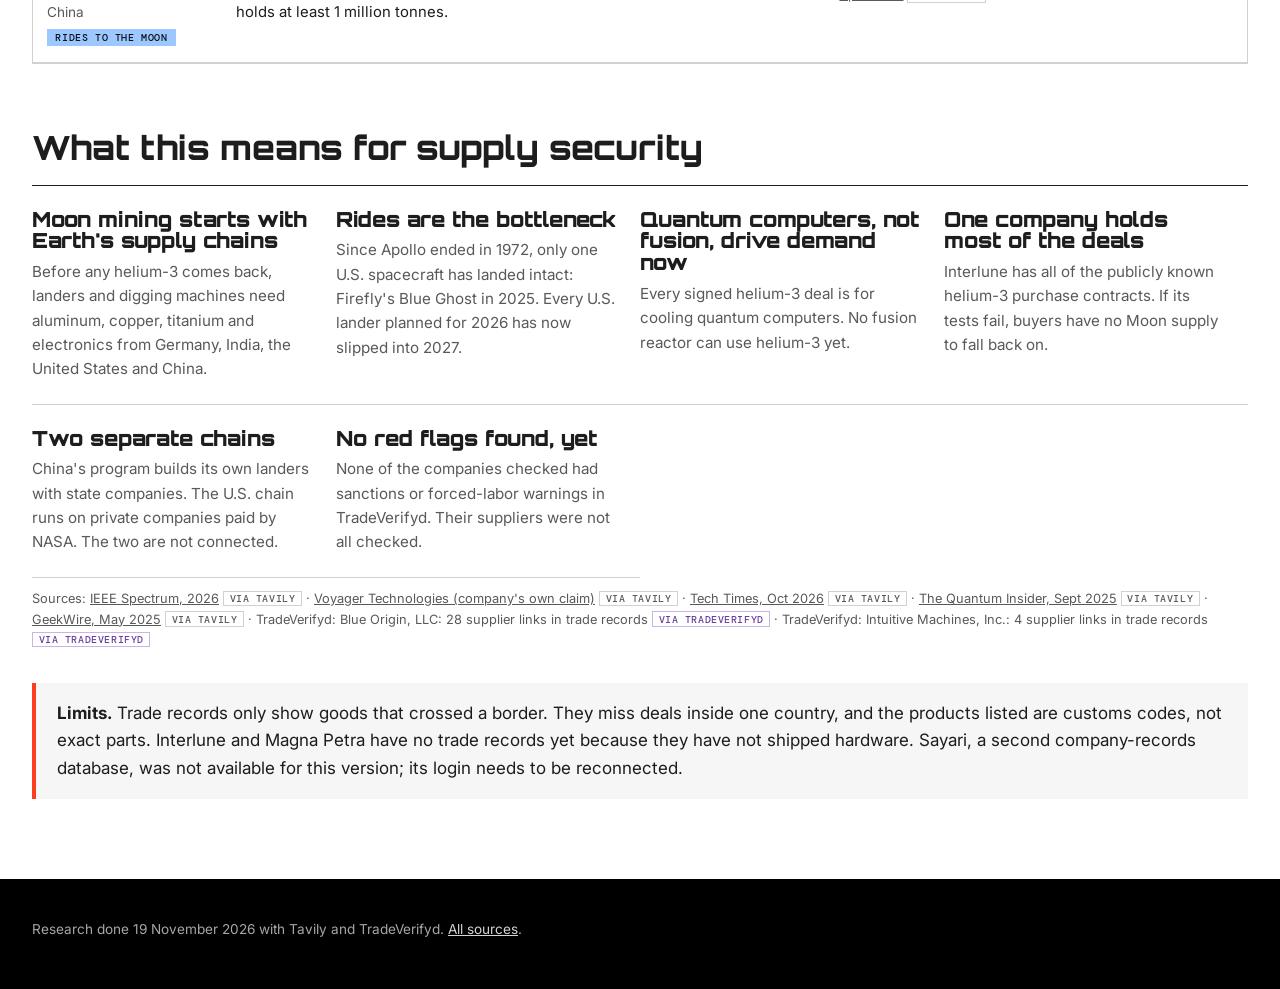
==== commit ec38ac80: "feat: resource tabs with why-extract and Earth benefits; space font - Extraction page rebuilt with o" ====
--- a/docs/companies.html
+++ b/docs/companies.html
@@ -6,7 +6,7 @@
 <title>Moon Mining Companies</title>
 <meta name="description" content="The companies leading the race to mine the Moon, and the supply chain that would connect Earth factories, Moon landers, miners and buyers.">
 <link rel="preconnect" href="https://fonts.googleapis.com">
-<link href="https://fonts.googleapis.com/css2?family=Inter:wght@400;500;600;700;800;900&family=DM+Mono:wght@400;500&display=swap" rel="stylesheet">
+<link href="https://fonts.googleapis.com/css2?family=Inter:wght@400;500;600;700;800;900&family=DM+Mono:wght@400;500&family=Orbitron:wght@500;700;800;900&display=swap" rel="stylesheet">
 <link rel="stylesheet" href="assets/site.css">
 </head>
 <body>
--- a/docs/assets/site.css
+++ b/docs/assets/site.css
@@ -89,3 +89,12 @@
   .cmp, .bloc { grid-template-columns: 1fr; }
 }
 @media (prefers-reduced-motion: reduce) { html { scroll-behavior: auto; } }
+
+/* ---- space typography: Orbitron for headings, numbers and the menu; Inter stays for reading ---- */
+h1, h2 { font-family: Orbitron, Inter, system-ui, sans-serif; font-weight: 800; letter-spacing: 0; }
+h1 { font-size: clamp(2rem, 4.4vw, 3.6rem); line-height: 1.12; }
+h2 { font-size: clamp(1.4rem, 2.6vw, 2.2rem); line-height: 1.15; }
+.site-nav .brand b { font-family: Orbitron, Inter, sans-serif; letter-spacing: .05em; font-weight: 800; }
+.site-nav nav a { font-family: Orbitron, Inter, sans-serif; font-size: .72rem; letter-spacing: .07em; text-transform: uppercase; font-weight: 700; }
+.tile .big, .country h3 > span:first-child { font-family: Orbitron, Inter, sans-serif; letter-spacing: 0; }
+.steps5 li::before { font-family: Orbitron, Inter, sans-serif; font-weight: 700; }
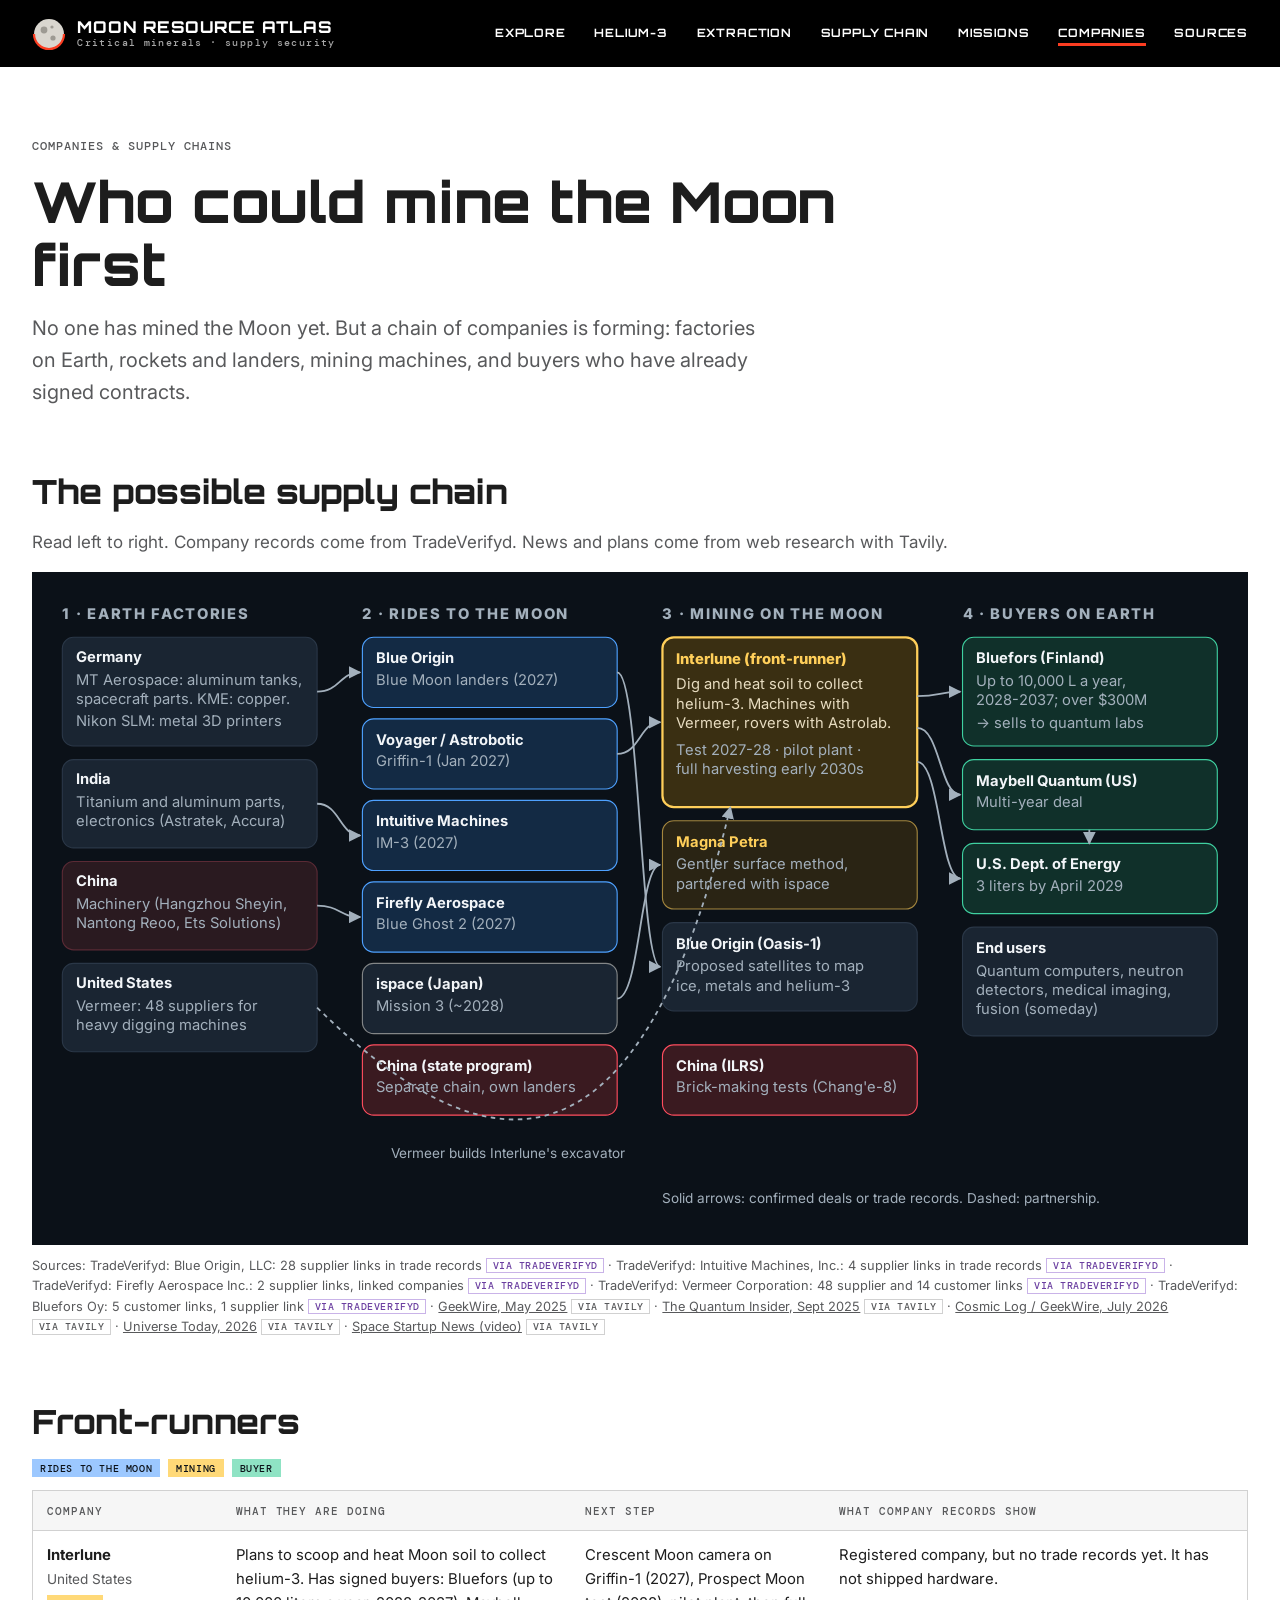
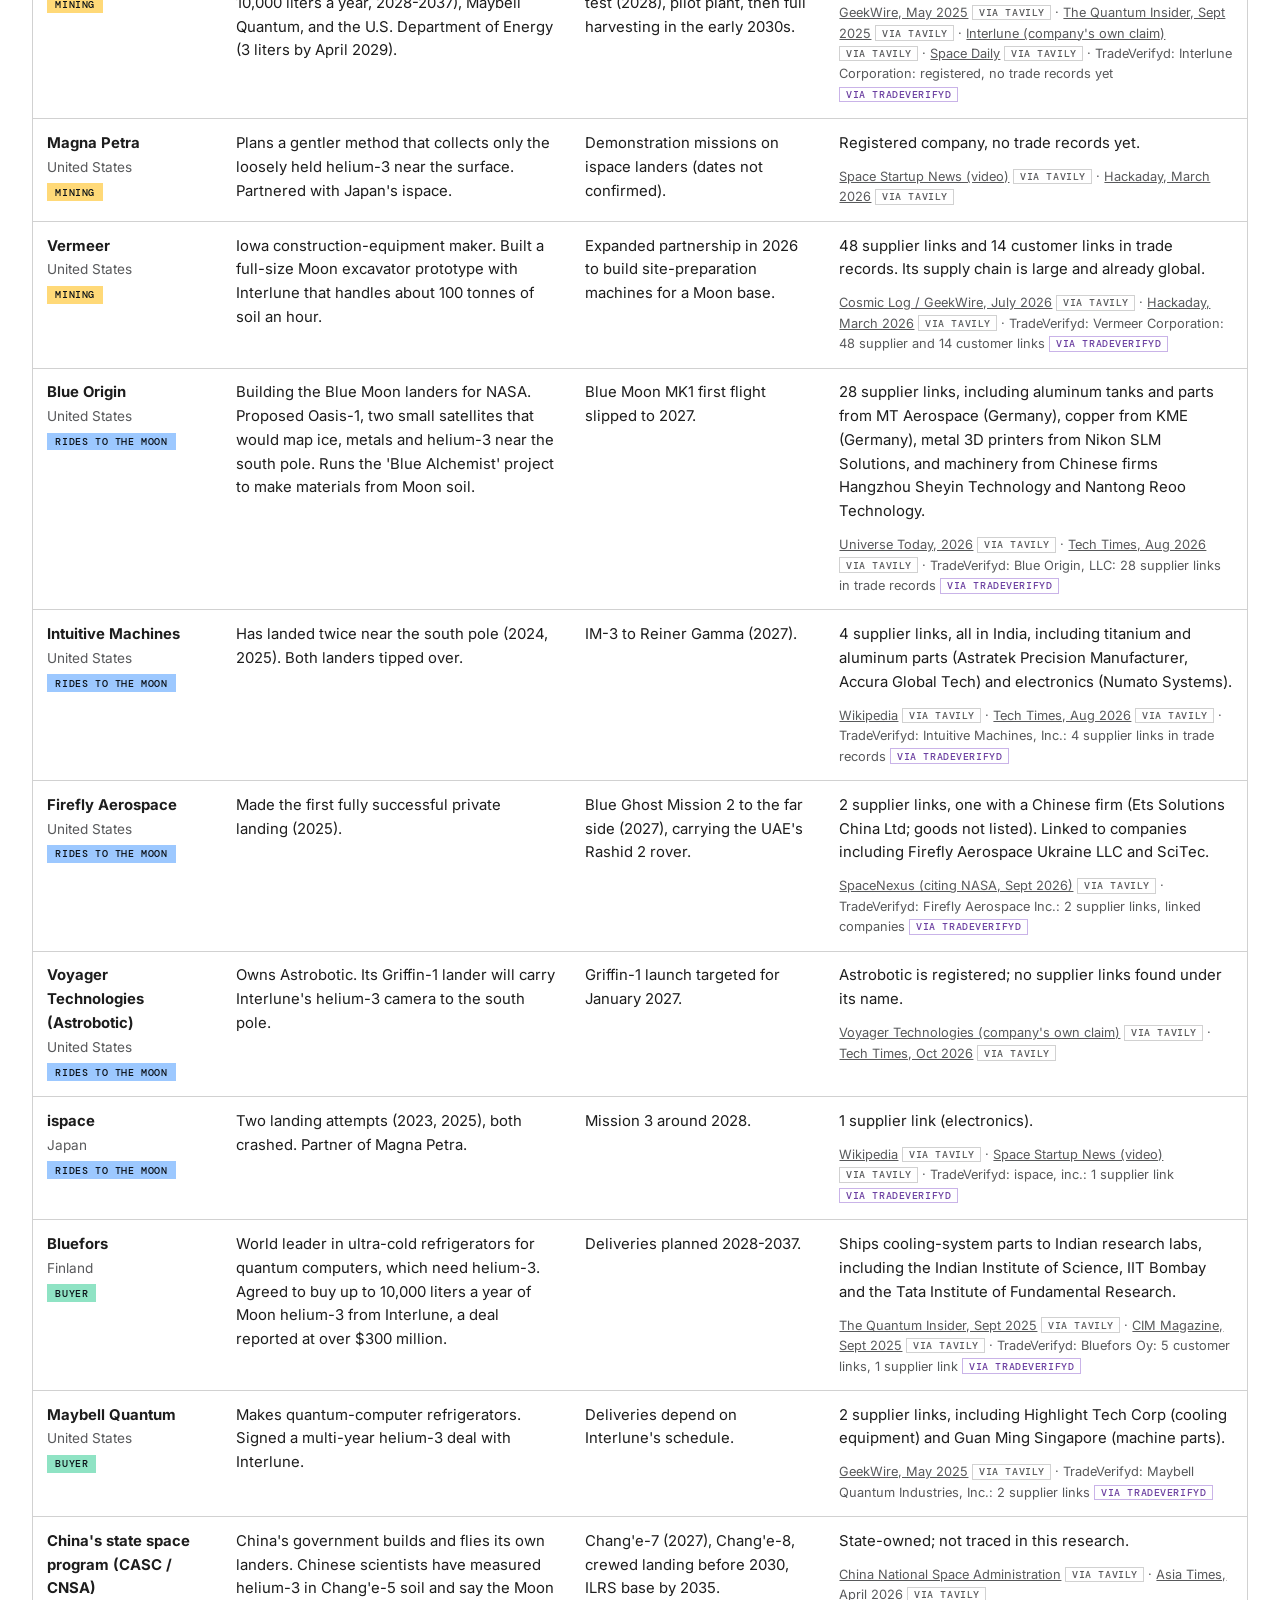
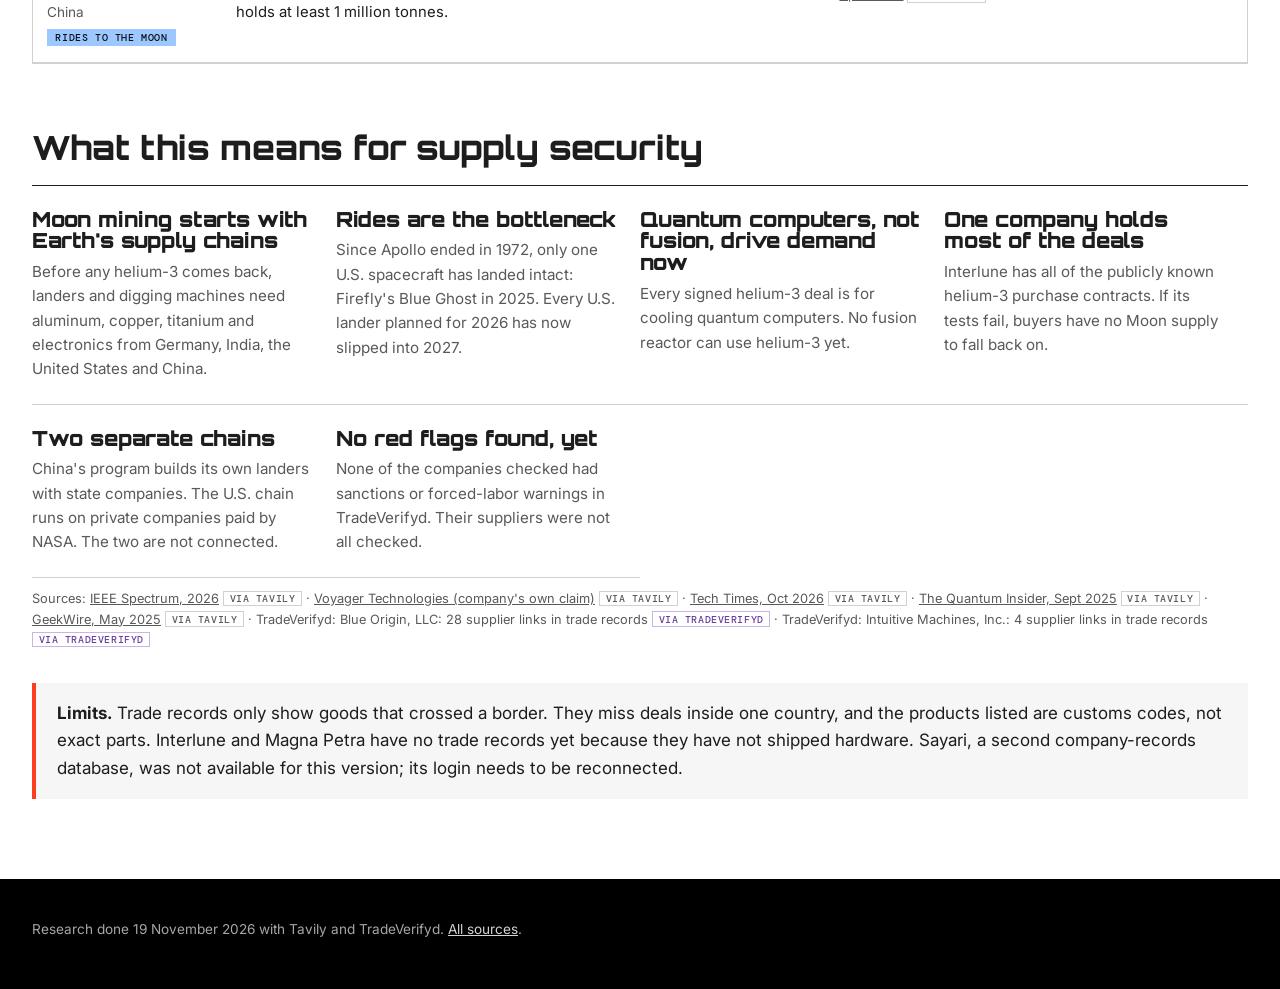
==== commit 83dd4809: "feat: add interactive Earth-Moon supply chain page with Lagrange points Clickable diagram with six r" ====
--- a/docs/companies.html
+++ b/docs/companies.html
@@ -12,7 +12,7 @@
 <body>
 <nav class="site-nav" aria-label="Main"><div class="in">
   <a class="brand" href="index.html"><svg width="34" height="34" viewBox="0 0 34 34" aria-hidden="true"><circle cx="17" cy="17" r="15" fill="#d9d6cf"/><circle cx="12" cy="13" r="3.4" fill="#9d9a93"/><circle cx="21" cy="21" r="2.6" fill="#9d9a93"/><circle cx="20" cy="10" r="1.6" fill="#9d9a93"/><path d="M2 17a15 15 0 0 0 30 0" fill="none" stroke="#fc3d21" stroke-width="2.2"/></svg><b>MOON RESOURCE ATLAS<small>Critical minerals · supply security</small></b></a>
-  <nav><a href="index.html">Explore</a><a href="helium3.html">Helium-3</a><a href="extraction.html">Extraction</a><a href="countries.html">Missions</a><a href="companies.html" aria-current="page">Companies</a><a href="sources.html">Sources</a></nav>
+  <nav><a href="index.html">Explore</a><a href="helium3.html">Helium-3</a><a href="extraction.html">Extraction</a><a href="supplychain.html">Supply chain</a><a href="countries.html">Missions</a><a href="companies.html" aria-current="page">Companies</a><a href="sources.html">Sources</a></nav>
 </div></nav>
 
 <main>
--- a/docs/assets/site.css
+++ b/docs/assets/site.css
@@ -98,3 +98,9 @@
 .site-nav nav a { font-family: Orbitron, Inter, sans-serif; font-size: .72rem; letter-spacing: .07em; text-transform: uppercase; font-weight: 700; }
 .tile .big, .country h3 > span:first-child { font-family: Orbitron, Inter, sans-serif; letter-spacing: 0; }
 .steps5 li::before { font-family: Orbitron, Inter, sans-serif; font-weight: 700; }
+
+/* 7-link menu: keep it on one line on laptop widths */
+.site-nav nav a, .site-nav .brand b { white-space: nowrap; }
+@media (max-width: 1240px) { .site-nav .in { gap: 1.4rem; } .site-nav nav { gap: 1.1rem; } .site-nav .brand small { display: none; } }
+
+@media (max-width: 1100px) { .site-nav .brand b { display: none; } }
